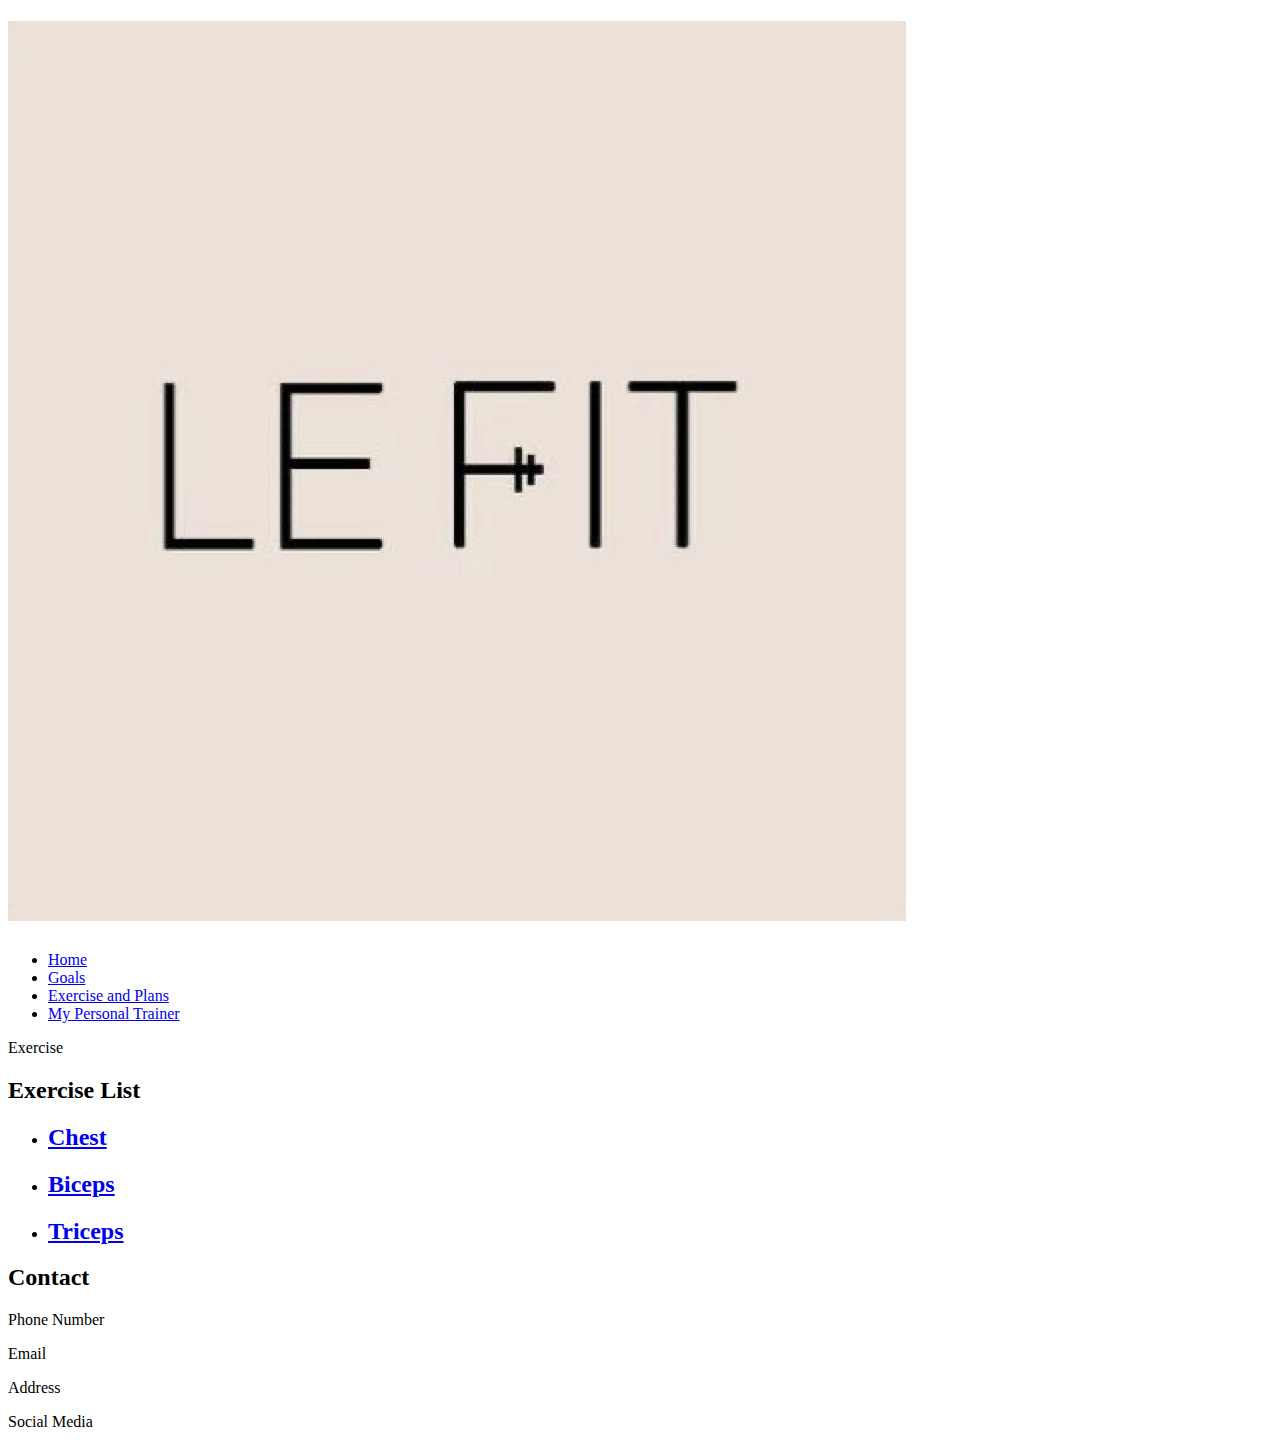
==== pages/exercise-plans.html @ 0b363b51 "Added html-structure" ====
<!DOCTYPE html>
<html lang="en">
  <head>
    <meta charset="UTF-8" />
    <meta name="viewport" content="width=device-width, initial-scale=1.0" />
    <title>Exercise and plans</title>
  </head>
  <body>
    <header>
      <h1>
        <a href="#"><img src="images/logo.jpg" alt="Логотип" /></a>
      </h1>
      <nav>
        <ul>
          <li><a href="#">Home</a></li>
          <li><a href="#">Goals</a></li>
          <li><a href="#">Exercise and Plans</a></li>
          <li><a href="#">My Personal Trainer</a></li>
        </ul>
      </nav>
    </header>

    <main>
      <div>Exercise</div>
      <div>
        <h2>Exercise List</h2>
        <div>
          <ul>
            <li>
              <h2><a href="#">Chest</a></h2>
            </li>
            <li>
              <h2><a href="#">Biceps</a></h2>
            </li>
            <li>
              <h2><a href="#">Triceps</a></h2>
            </li>
          </ul>
        </div>
      </div>
    </main>

    <footer>
      <div>
        <h2>Contact</h2>
        <p>Phone Number</p>
        <p>Email</p>
        <p>Address</p>
        <p>Social Media</p>
      </div>
    </footer>
  </body>
</html>
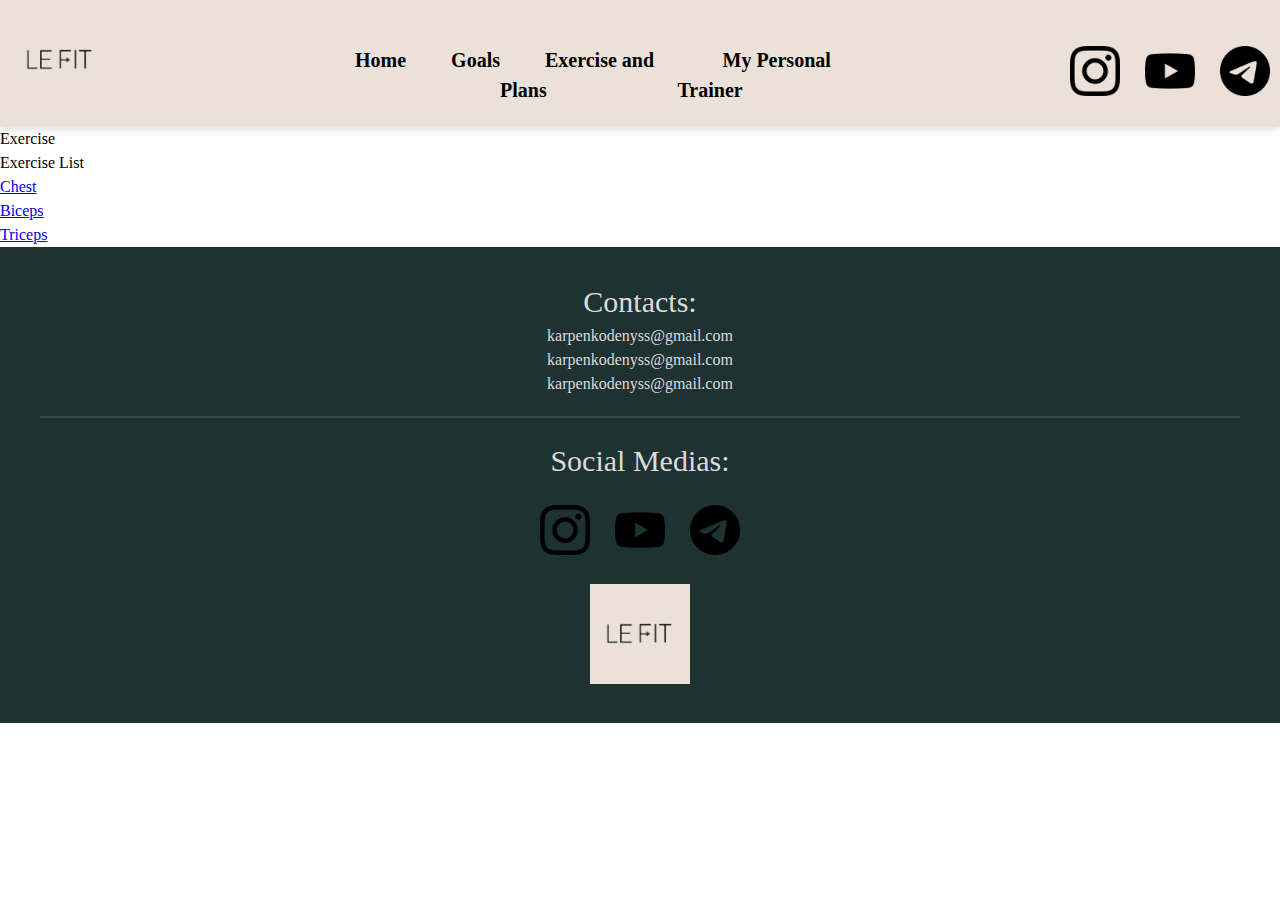
==== commit c4f5b56a: "Added header, footer and goals page styles" ====
--- a/pages/exercise-plans.html
+++ b/pages/exercise-plans.html
@@ -4,20 +4,51 @@
     <meta charset="UTF-8" />
     <meta name="viewport" content="width=device-width, initial-scale=1.0" />
     <title>Exercise and plans</title>
+    <link rel="stylesheet" href="../css/global.css" />
   </head>
   <body>
-    <header>
-      <h1>
-        <a href="#"><img src="images/logo.jpg" alt="Логотип" /></a>
-      </h1>
-      <nav>
-        <ul>
-          <li><a href="#">Home</a></li>
-          <li><a href="#">Goals</a></li>
-          <li><a href="#">Exercise and Plans</a></li>
-          <li><a href="#">My Personal Trainer</a></li>
-        </ul>
-      </nav>
+    <header class="header">
+      <div class="header__container container">
+        <a href="#"><img src="images/logo.jpg" alt="Логотип" class="logo" /></a>
+
+        <div class="menu">
+          <ul class="menu__list">
+            <li><a class="menu__link" href="#">Home</a></li>
+            <li><a class="menu__link" href="#">Goals</a></li>
+            <li><a class="menu__link" href="#">Exercise and Plans</a></li>
+            <li><a class="menu__link" href="#">My Personal Trainer</a></li>
+          </ul>
+        </div>
+
+        <div class="socialsMenu">
+          <ul class="socialsMenu__list">
+            <li>
+              <a href="#"
+                ><img
+                  src="images/instagram.png"
+                  alt="instagram"
+                  class="socialsPhoto"
+              /></a>
+            </li>
+            <li>
+              <a href="#"
+                ><img
+                  src="images/you-tube.png"
+                  alt="you-tube"
+                  class="socialsPhoto"
+              /></a>
+            </li>
+            <li>
+              <a href="#"
+                ><img
+                  src="images/telegram.png"
+                  alt="telegram"
+                  class="socialsPhoto"
+              /></a>
+            </li>
+          </ul>
+        </div>
+      </div>
     </header>
 
     <main>
@@ -40,13 +71,49 @@
       </div>
     </main>
 
-    <footer>
-      <div>
-        <h2>Contact</h2>
-        <p>Phone Number</p>
-        <p>Email</p>
-        <p>Address</p>
-        <p>Social Media</p>
+    <footer class="footer">
+      <div class="footer__container">
+        <div>
+          <h2 class="contact">Contacts:</h2>
+          <ul class="contact__menu">
+            <li>karpenkodenyss@gmail.com</li>
+            <li>karpenkodenyss@gmail.com</li>
+            <li>karpenkodenyss@gmail.com</li>
+          </ul>
+          <div class="line"></div>
+        </div>
+        <div>
+          <p class="socialsMedias">Social Medias:</p>
+          <div>
+            <ul class="socialsMenu__list__footer">
+              <li>
+                <a href="#"
+                  ><img
+                    src="images/instagram.png"
+                    alt="instagram"
+                    class="socialsPhoto"
+                /></a>
+              </li>
+              <li>
+                <a href="#"
+                  ><img
+                    src="images/you-tube.png"
+                    alt="you-tube"
+                    class="socialsPhoto"
+                /></a>
+              </li>
+              <li>
+                <a href="#"
+                  ><img
+                    src="images/telegram.png"
+                    alt="telegram"
+                    class="socialsPhoto"
+                /></a>
+              </li>
+            </ul>
+          </div>
+        </div>
+        <a href="#"><img src="images/logo.jpg" alt="Логотип" class="logo" /></a>
       </div>
     </footer>
   </body>
--- a/css/global.css
+++ b/css/global.css
@@ -0,0 +1,238 @@
+html,
+body,
+div,
+span,
+applet,
+object,
+iframe,
+h1,
+h2,
+h3,
+h4,
+h5,
+h6,
+p,
+blockquote,
+pre,
+a,
+abbr,
+acronym,
+address,
+big,
+cite,
+code,
+del,
+dfn,
+em,
+img,
+ins,
+kbd,
+q,
+s,
+samp,
+small,
+strike,
+strong,
+sub,
+sup,
+tt,
+var,
+b,
+u,
+i,
+center,
+dl,
+dt,
+dd,
+ol,
+ul,
+li,
+fieldset,
+form,
+label,
+legend,
+table,
+caption,
+tbody,
+tfoot,
+thead,
+tr,
+th,
+td,
+article,
+aside,
+canvas,
+details,
+embed,
+figure,
+figcaption,
+footer,
+header,
+hgroup,
+menu,
+nav,
+output,
+ruby,
+section,
+summary,
+time,
+mark,
+audio,
+video {
+  margin: 0;
+  padding: 0;
+  border: 0;
+  font-size: 100%;
+  font: inherit;
+  vertical-align: baseline;
+}
+
+/* HTML5 display-role reset for older browsers */
+article,
+aside,
+details,
+figcaption,
+figure,
+footer,
+header,
+hgroup,
+menu,
+nav,
+section {
+  display: block;
+}
+
+body {
+  line-height: 1.5;
+}
+
+ol,
+ul {
+  list-style: none;
+}
+
+blockquote,
+q {
+  quotes: none;
+}
+
+blockquote:before,
+blockquote:after,
+q:before,
+q:after {
+  content: "";
+  content: none;
+}
+
+table {
+  border-collapse: collapse;
+  border-spacing: 0;
+}
+
+body {
+  font-family: "Montserrat";
+}
+
+.header {
+  background-color: rgba(235, 225, 216, 255);
+  position: sticky;
+  top: 0;
+  left: 0;
+  right: 0;
+  box-shadow: 0 0 10px #0003;
+  z-index: 2;
+}
+
+.header__container {
+  display: flex;
+  align-items: center;
+  justify-content: space-between;
+}
+
+.container {
+  max-width: 1500px;
+  margin: 0 auto;
+  padding: 10px;
+}
+
+.logo {
+  width: 100px;
+  height: 100px;
+}
+
+.menu {
+  font-weight: 600;
+  font-size: 20px;
+  margin-left: 200px;
+}
+
+.menu__list {
+  display: flex;
+  margin-top: 22px;
+  margin-left: 200px;
+  margin-left: 0;
+  list-style-type: none;
+}
+
+.menu__link {
+  text-decoration: none;
+  margin-left: 45px;
+  color: black;
+}
+
+.menu__link:hover {
+  text-decoration: underline;
+}
+
+.socialsPhoto {
+  width: 50px;
+  height: 50px;
+  transition: transform 0.3s ease;
+}
+
+.socialsPhoto:hover {
+  transform: translateY(-5px);
+}
+
+.socialsMenu {
+  margin-left: 200px;
+}
+
+.socialsMenu__list {
+  display: flex;
+  margin-top: 22px;
+  list-style-type: none;
+  gap: 25px;
+}
+
+.footer {
+  background-color: #1e3231;
+  color: #dbdbdb;
+  padding-top: 32px;
+  padding-bottom: 32px;
+}
+
+.footer__container {
+  text-align: center;
+}
+
+.contact,
+.socialsMedias {
+  font-size: 30px;
+}
+
+.line {
+  height: 1.5px;
+  background: rgba(255, 255, 255, 0.1);
+  margin-top: 10px;
+  width: calc(100% - 5em);
+  margin: 20px auto;
+}
+
+.socialsMenu__list__footer {
+  display: flex;
+  justify-content: center;
+  margin: 22px 0;
+  list-style-type: none;
+  gap: 25px;
+}
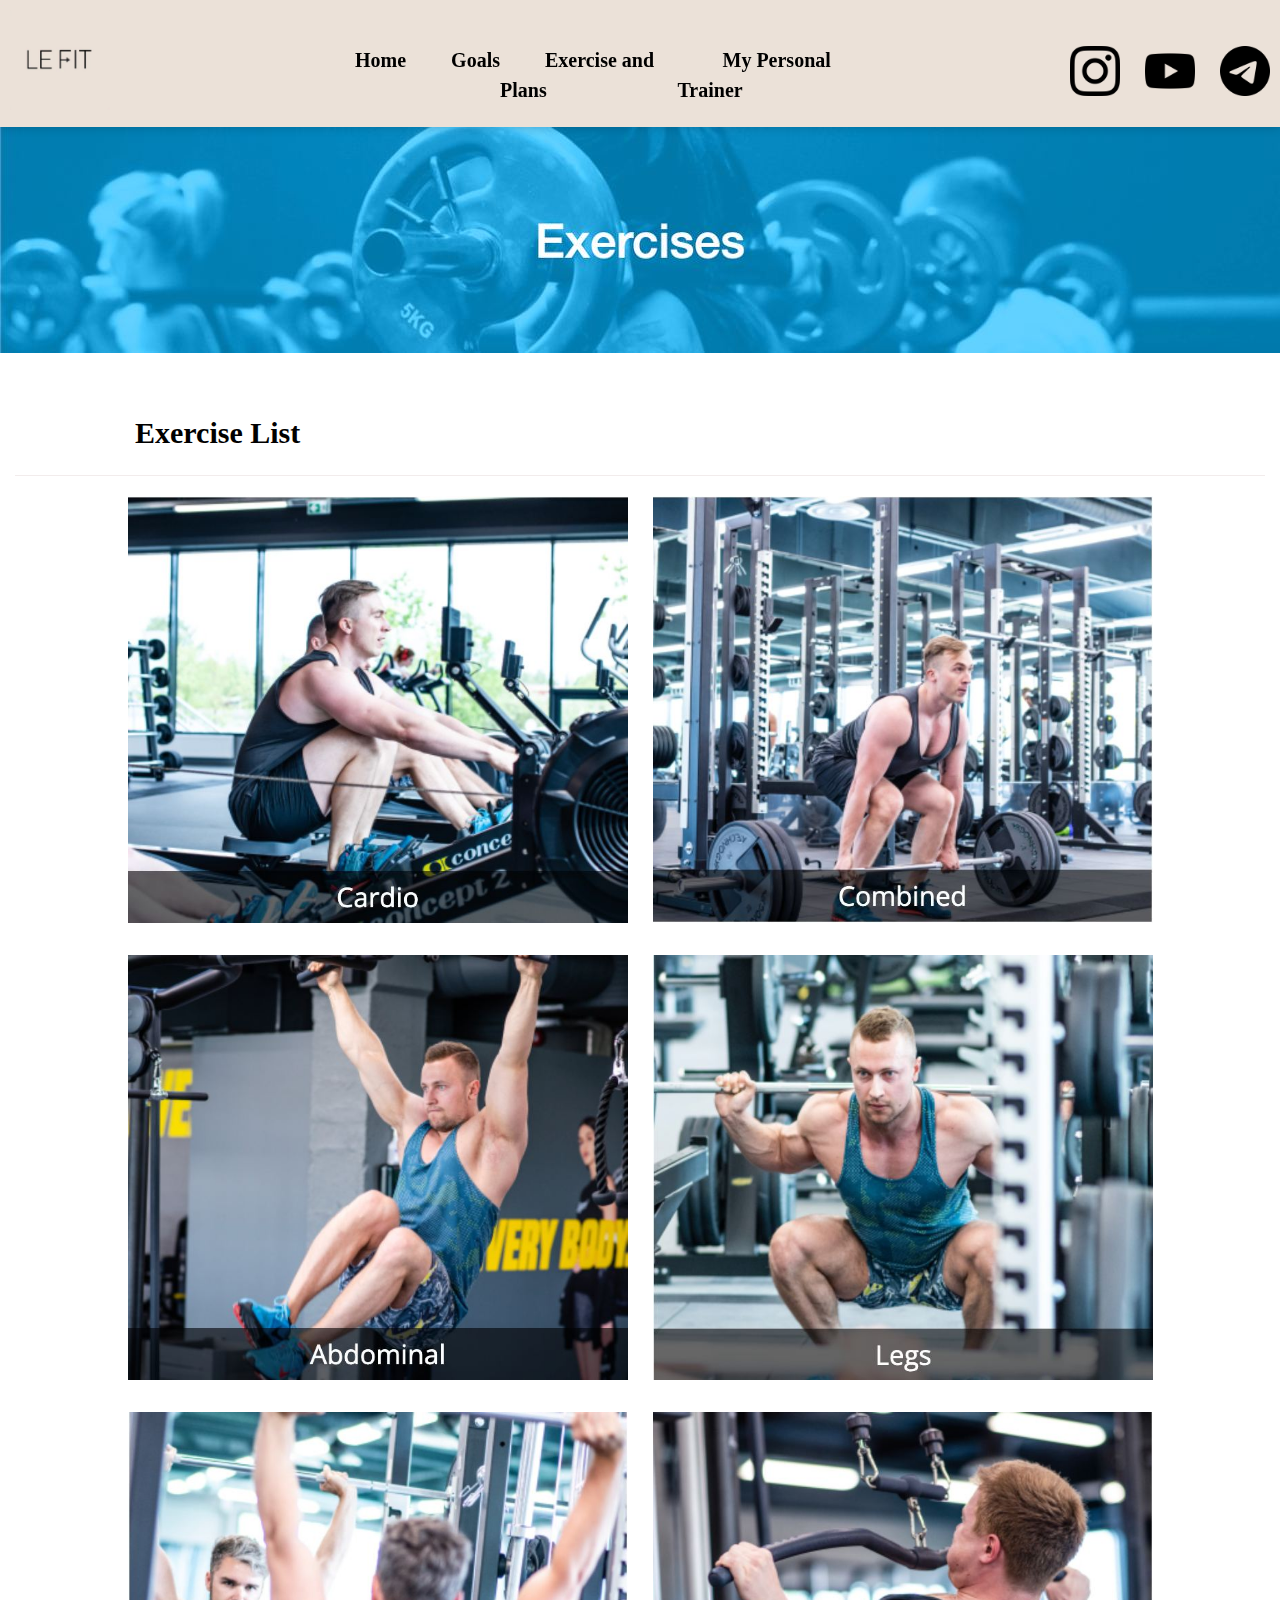
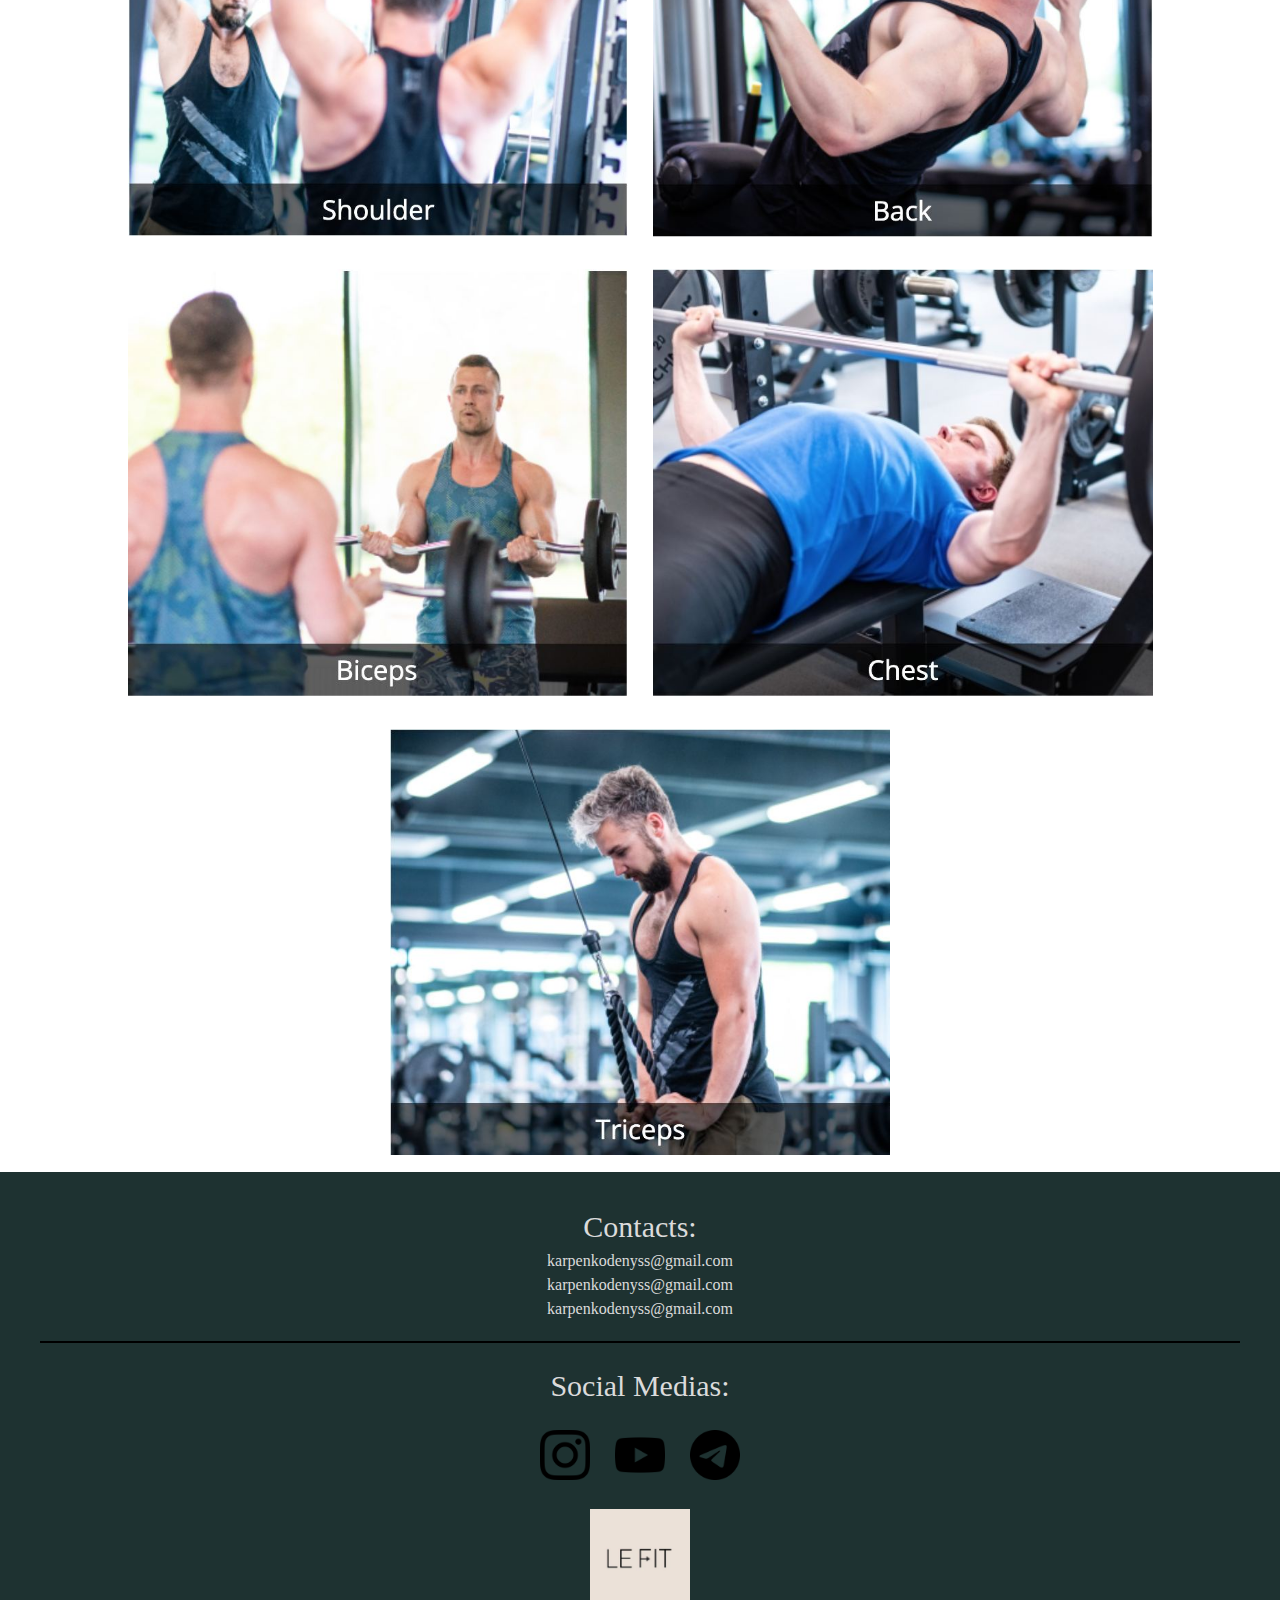
==== commit b5175ed4: "add style to some pages, rework footer" ====
--- a/pages/exercise-plans.html
+++ b/pages/exercise-plans.html
@@ -5,6 +5,7 @@
     <meta name="viewport" content="width=device-width, initial-scale=1.0" />
     <title>Exercise and plans</title>
     <link rel="stylesheet" href="../css/global.css" />
+    <link rel="stylesheet" href="../css/exercise-plans.css" />
   </head>
   <body>
     <header class="header">
@@ -52,21 +53,36 @@
     </header>
 
     <main>
-      <div>Exercise</div>
       <div>
-        <h2>Exercise List</h2>
-        <div>
-          <ul>
-            <li>
-              <h2><a href="#">Chest</a></h2>
-            </li>
-            <li>
-              <h2><a href="#">Biceps</a></h2>
-            </li>
-            <li>
-              <h2><a href="#">Triceps</a></h2>
-            </li>
-          </ul>
+        <div class="main-container">
+          <img
+            class="exercise-image"
+            src="images/exercises.jpg"
+            alt="exercises"
+          />
+        </div>
+        <div class="container">
+          <h2 class="title">Exercise List</h2>
+          <div class="exercise-line"></div>
+          <div class="exercise-container">
+            <a href="#"><img src="images/cardio.jpg" alt="cardio" /></a>
+
+            <a href="#"><img src="images/combined.jpg" alt="combined" /></a>
+
+            <a href="#"><img src="images/abdominal.jpg" alt="abdominal" /></a>
+
+            <a href="#"><img src="images/legs.jpg" alt="legs" /></a>
+
+            <a href="#"><img src="images/shoulder.jpg" alt="shoulder" /></a>
+
+            <a href="#"><img src="images/back.jpg" alt="back" /></a>
+
+            <a href="#"><img src="images/biceps.jpg" alt="biceps" /></a>
+
+            <a href="#"><img src="images/chest.jpg" alt="chest" /></a>
+
+            <a href="#"><img src="images/triceps.jpg" alt="triceps" /></a>
+          </div>
         </div>
       </div>
     </main>
--- a/css/global.css
+++ b/css/global.css
@@ -129,8 +129,13 @@
   border-spacing: 0;
 }
 
+/* global styles */
+
 body {
   font-family: "Montserrat";
+  display: flex;
+  flex-direction: column;
+  min-height: 100vh;
 }
 
 .header {
@@ -206,14 +211,17 @@
 }
 
 .footer {
+  display: flex;
   background-color: #1e3231;
   color: #dbdbdb;
   padding-top: 32px;
   padding-bottom: 32px;
+  margin-top: auto;
 }
 
 .footer__container {
   text-align: center;
+  flex: 1;
 }
 
 .contact,
@@ -223,7 +231,7 @@
 
 .line {
   height: 1.5px;
-  background: rgba(255, 255, 255, 0.1);
+  background: black;
   margin-top: 10px;
   width: calc(100% - 5em);
   margin: 20px auto;
--- a/css/exercise-plans.css
+++ b/css/exercise-plans.css
@@ -0,0 +1,43 @@
+.main-container {
+  width: 100%;
+  height: 100%;
+  display: flex;
+  justify-content: center;
+  align-items: center;
+}
+
+.exercise-image {
+  max-width: 100%;
+  max-height: 100%;
+}
+
+.title {
+  font-size: 30px;
+  font-weight: 600;
+  margin-left: 100px;
+  margin-top: 22px;
+  padding-top: 25px;
+  padding-left: 25px;
+}
+
+.exercise-container {
+  display: flex;
+  flex-wrap: wrap;
+  justify-content: center;
+  align-items: center;
+  row-gap: 25px;
+  column-gap: 25px;
+}
+
+.exercise-container img {
+  width: 500px;
+  height: auto;
+}
+
+.exercise-line {
+  height: 1px;
+  background: rgba(189, 161, 161, 0.2);
+  margin-top: 10px;
+  width: 1250px;
+  margin: 20px auto;
+}
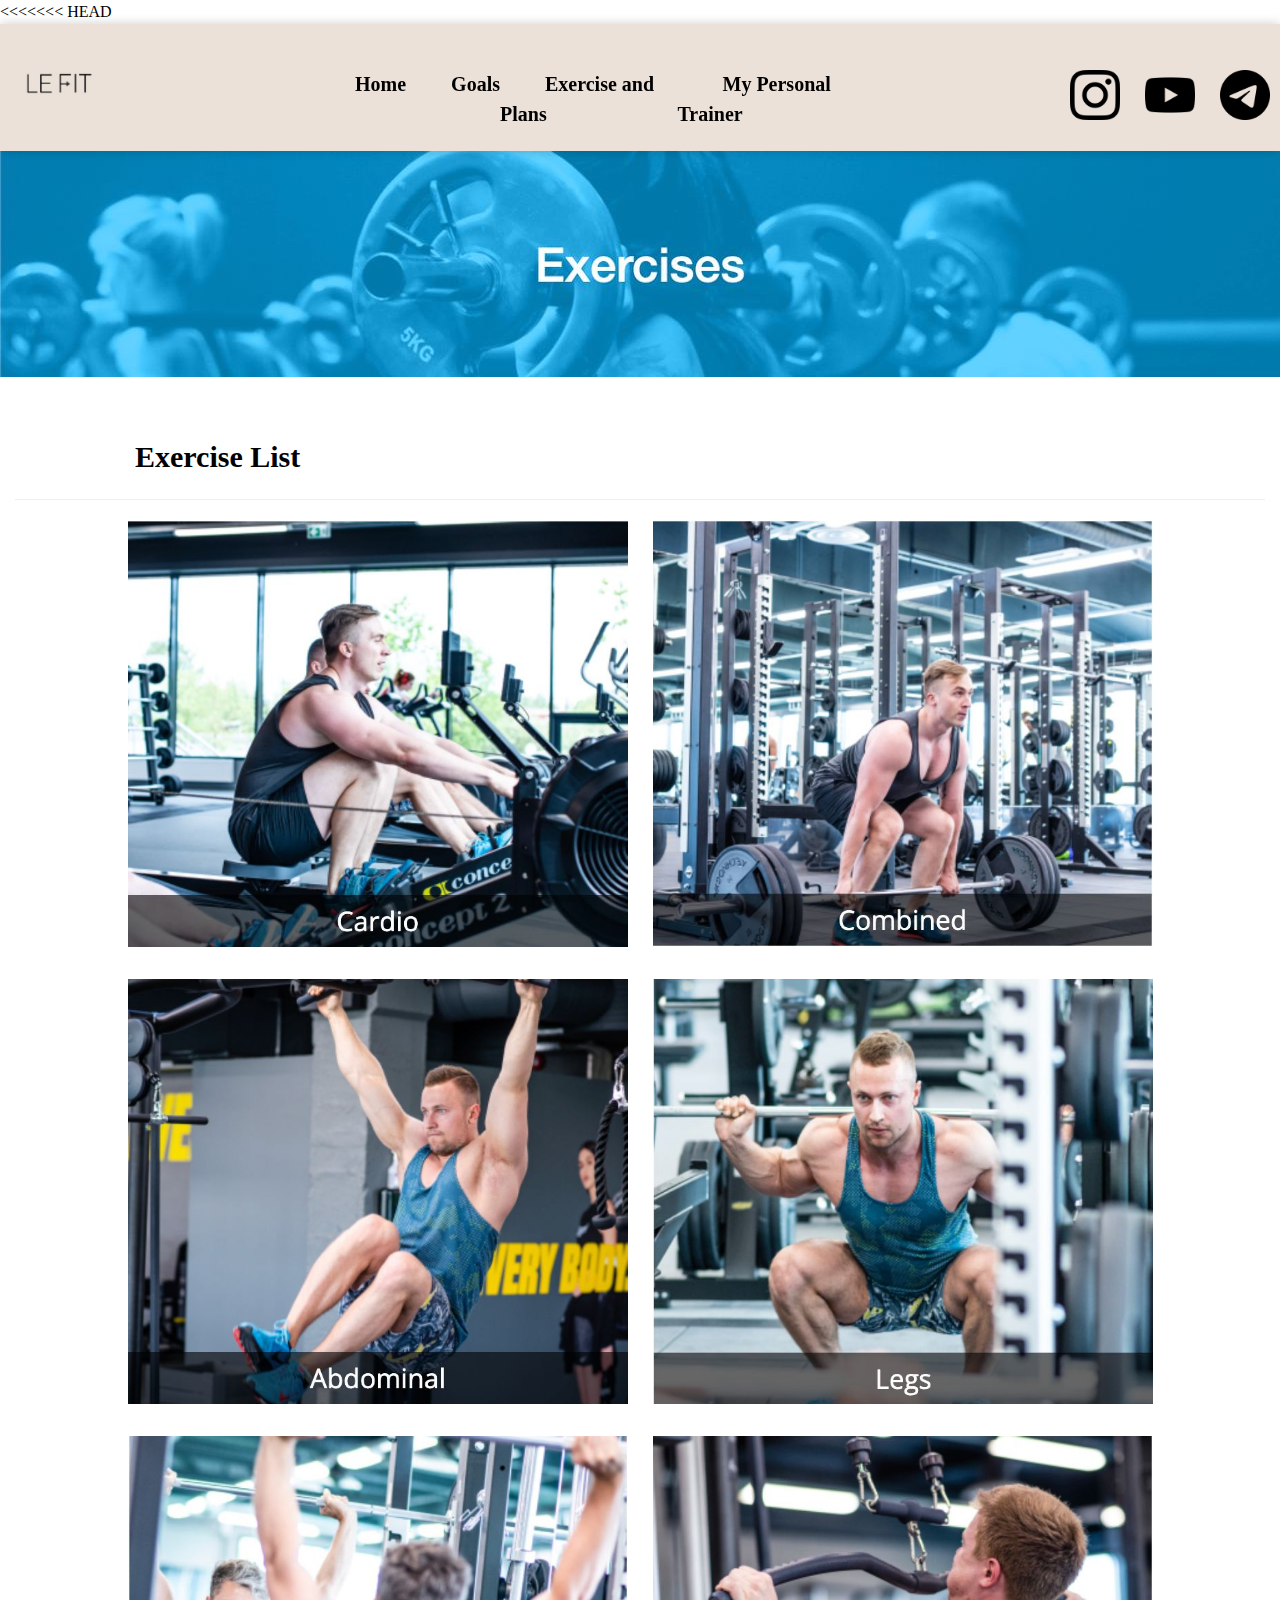
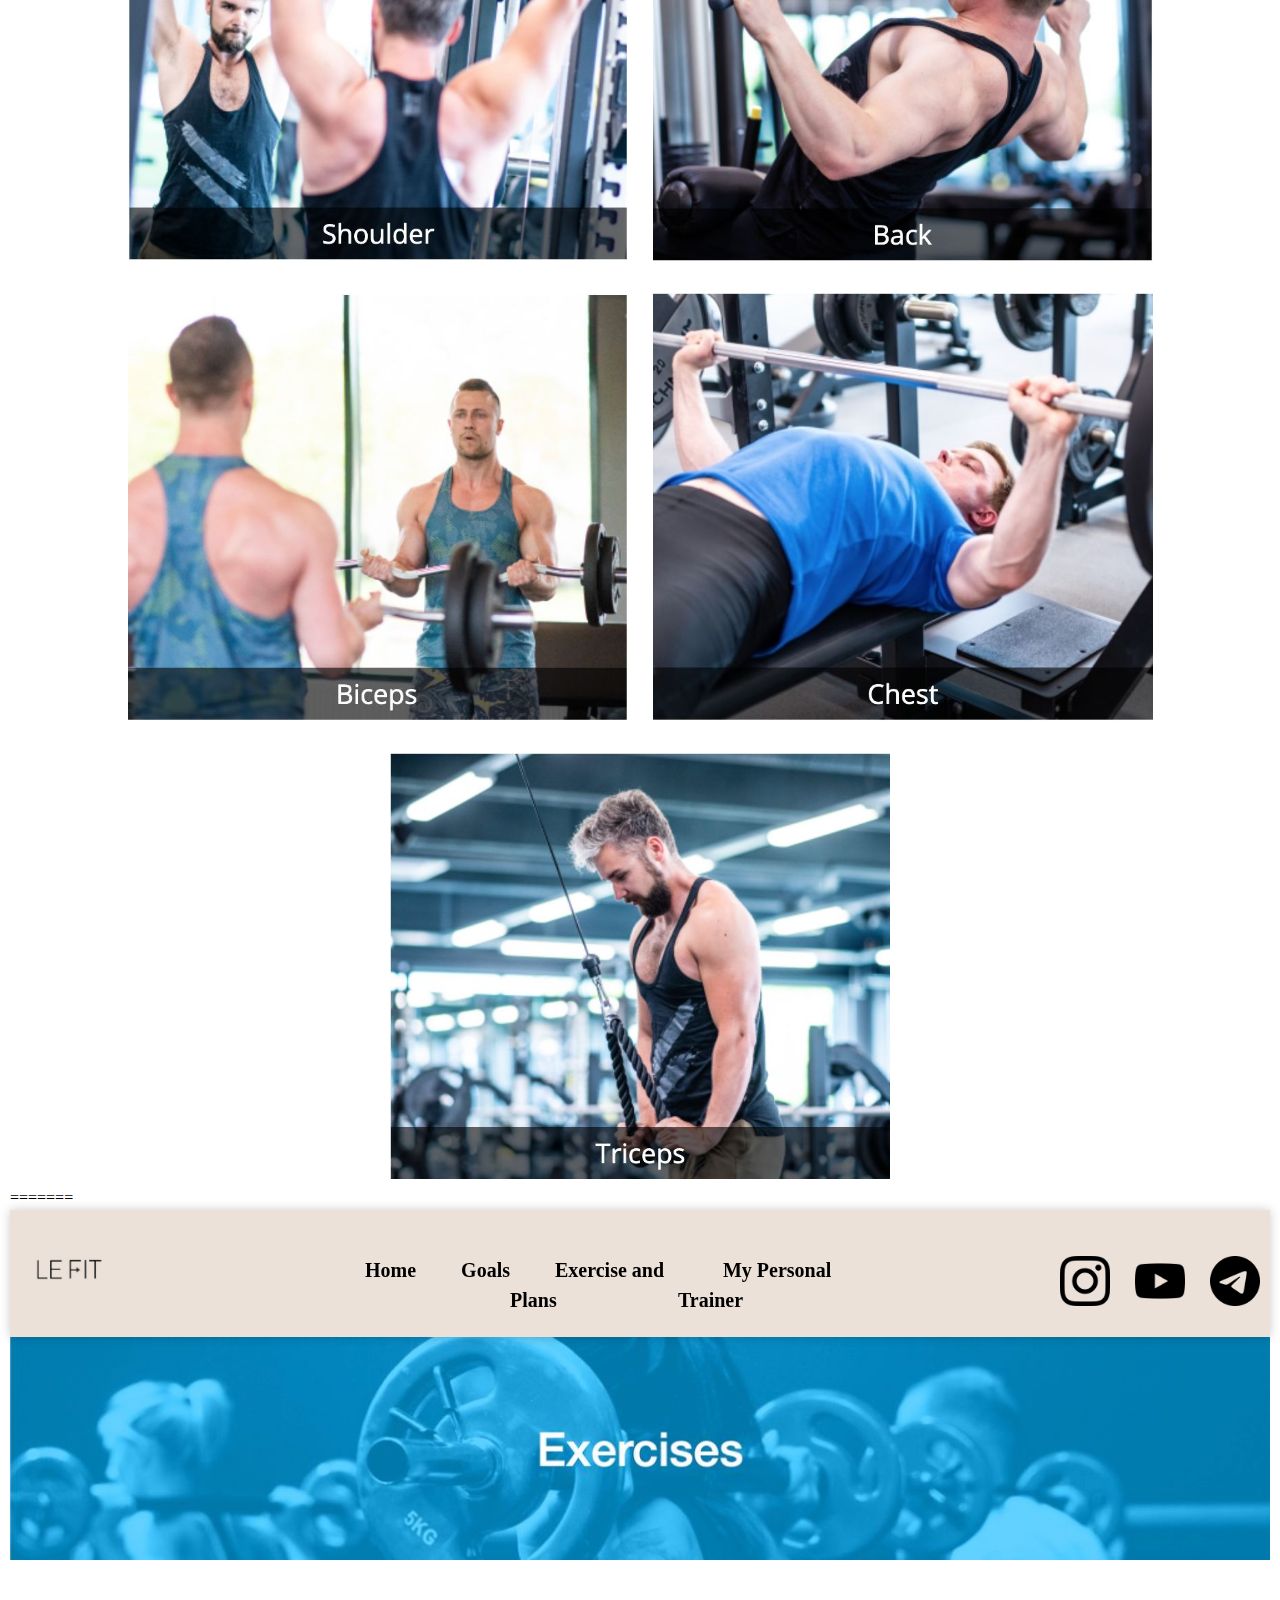
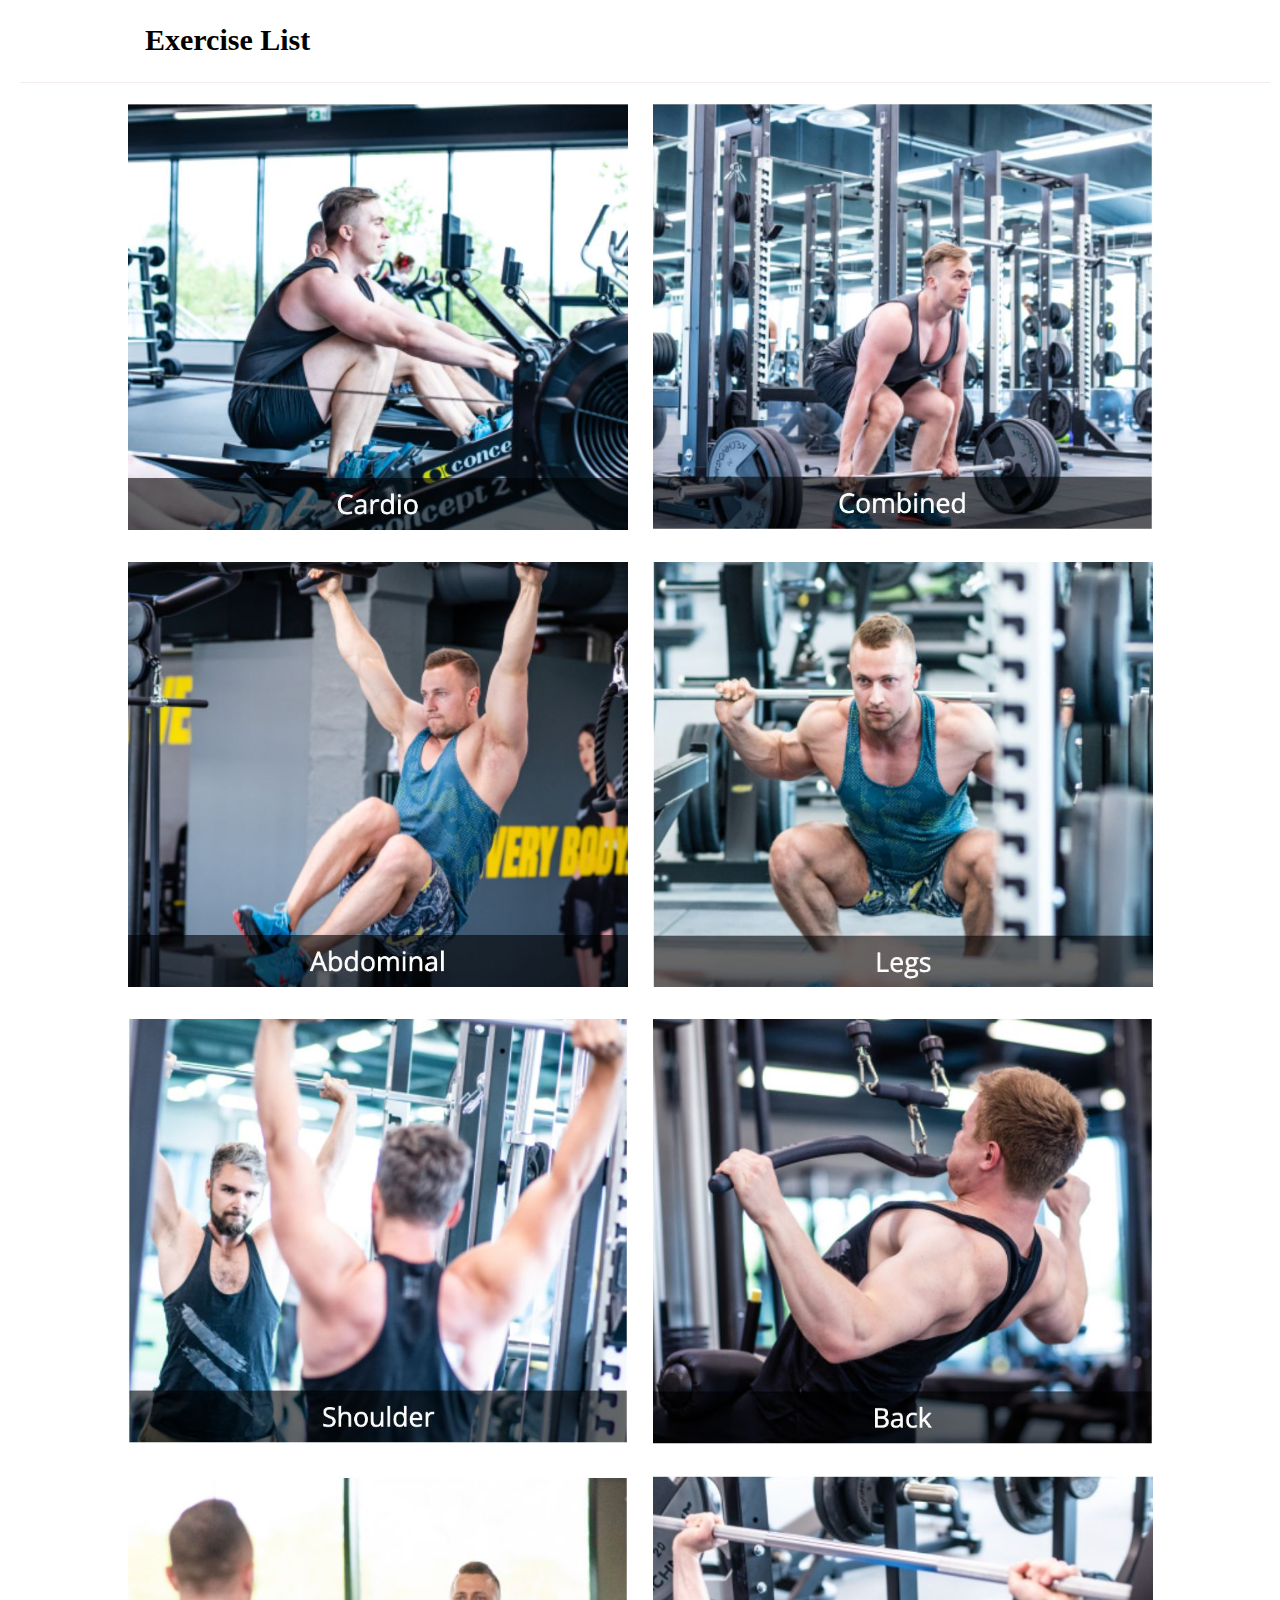
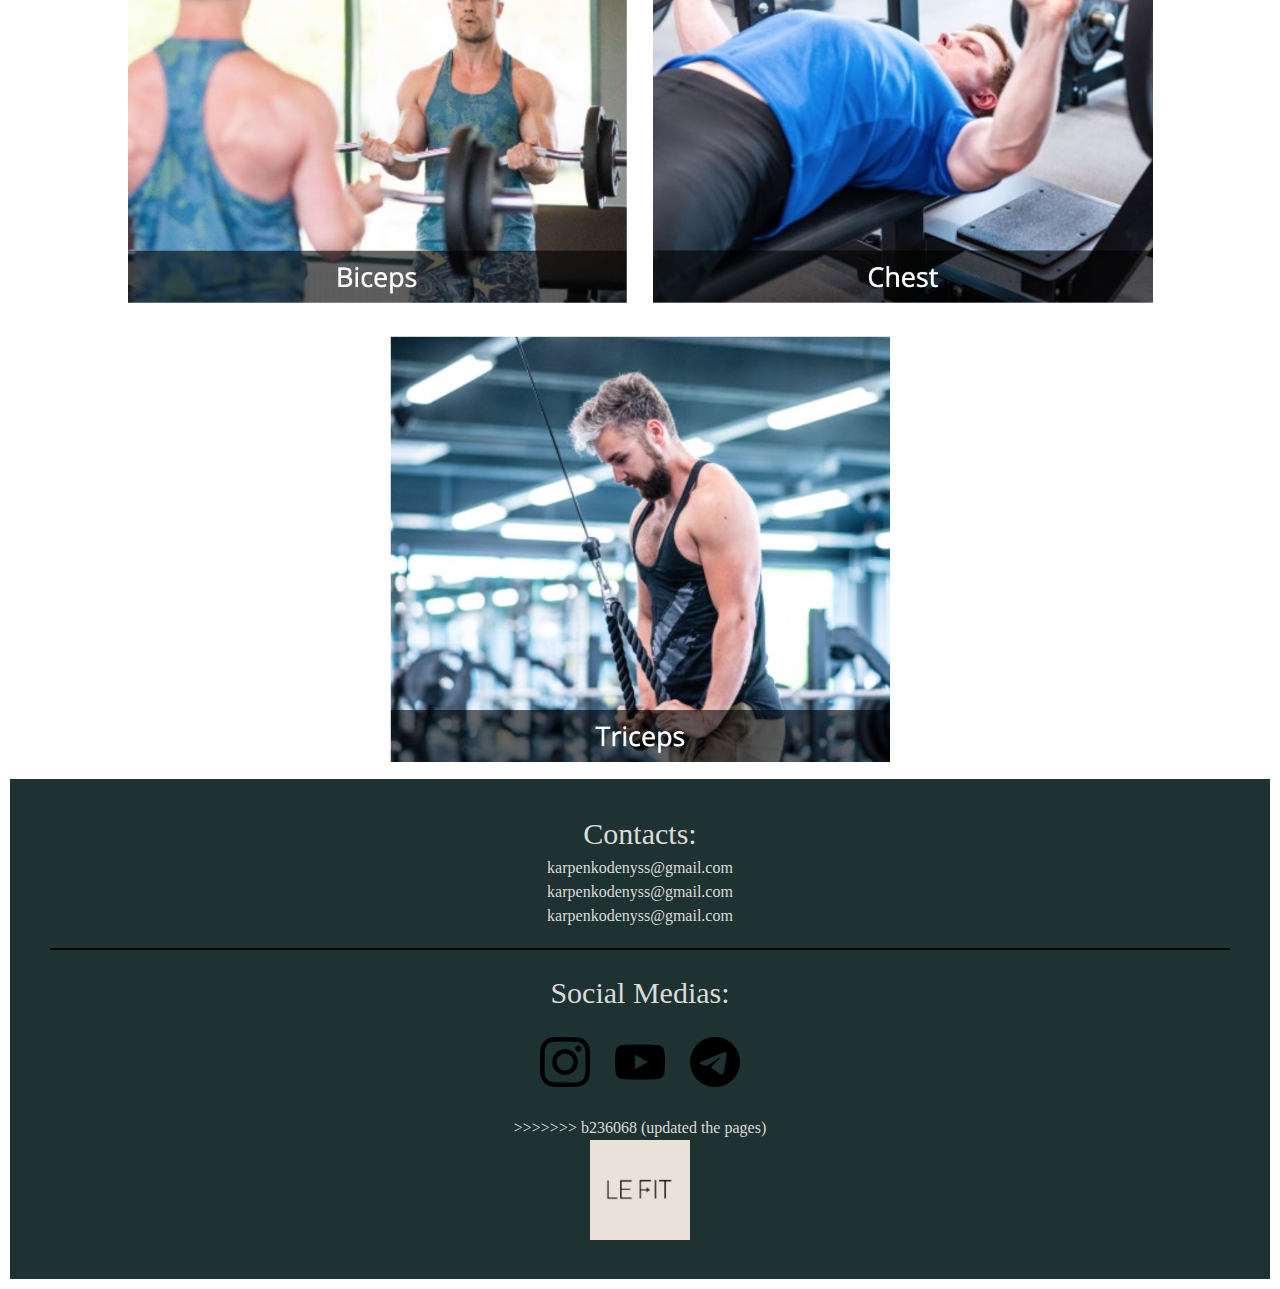
==== commit 022259ba: "update pages" ====
--- a/pages/exercise-plans.html
+++ b/pages/exercise-plans.html
@@ -1,5 +1,6 @@
 <!DOCTYPE html>
 <html lang="en">
+<<<<<<< HEAD
   <head>
     <meta charset="UTF-8" />
     <meta name="viewport" content="width=device-width, initial-scale=1.0" />
@@ -83,54 +84,79 @@
 
             <a href="#"><img src="images/triceps.jpg" alt="triceps" /></a>
           </div>
+=======
+<head>
+  <meta charset="UTF-8">
+  <meta name="viewport" content="width=device-width, initial-scale=1.0">
+  <title>Exercise and plans</title>
+  <link rel="stylesheet" href="../css/global.css">
+  <link rel="stylesheet" href="../css/exercise-plans.css">
+</head>
+<body>
+  <header class="header">
+    <div class="header__container container">
+      <a href="#"><img src="images/logo.jpg" alt="Логотип" class="logo"></a>
+      <div class="menu">
+        <ul class="menu__list">
+          <li><a class="menu__link" href="#">Home</a></li>
+          <li><a class="menu__link" href="#">Goals</a></li>
+          <li><a class="menu__link" href="#">Exercise and Plans</a></li>
+          <li><a class="menu__link" href="#">My Personal Trainer</a></li>
+        </ul>
+      </div>
+      <div class="socialsMenu">
+        <ul class="socialsMenu__list">
+          <li><a href="#"><img src="images/instagram.png" alt="instagram" class="socialsPhoto"></a></li>
+          <li><a href="#"><img src="images/you-tube.png" alt="you-tube" class="socialsPhoto"></a></li>
+          <li><a href="#"><img src="images/telegram.png" alt="telegram" class="socialsPhoto"></a></li>
+        </ul>
+      </div>
+    </div>
+  </header>
+  <main>
+    <div class="main-container">
+      <img class="exercise-image" src="images/exercises.jpg" alt="exercises">
+    </div>
+    <div class="container">
+      <h2 class="title">Exercise List</h2>
+      <div class="exercise-line"></div>
+      <div class="exercise-container">
+        <a href="#"><img src="images/cardio.jpg" alt="cardio"></a>
+        <a href="#"><img src="images/combined.jpg" alt="combined"></a>
+        <a href="#"><img src="images/abdominal.jpg" alt="abdominal"></a>
+        <a href="#"><img src="images/legs.jpg" alt="legs"></a>
+        <a href="#"><img src="images/shoulder.jpg" alt="shoulder"></a>
+        <a href="#"><img src="images/back.jpg" alt="back"></a>
+        <a href="#"><img src="images/biceps.jpg" alt="biceps"></a>
+        <a href="#"><img src="images/chest.jpg" alt="chest"></a>
+        <a href="#"><img src="images/triceps.jpg" alt="triceps"></a>
+      </div>
+    </div>
+  </main>
+  <footer class="footer">
+    <div class="footer__container">
+      <div>
+        <h2 class="contact">Contacts:</h2>
+        <ul class="contact__menu">
+          <li>karpenkodenyss@gmail.com</li>
+          <li>karpenkodenyss@gmail.com</li>
+          <li>karpenkodenyss@gmail.com</li>
+        </ul>
+        <div class="line"></div>
+      </div>
+      <div>
+        <p class="socialsMedias">Social Medias:</p>
+        <div>
+          <ul class="socialsMenu__list__footer">
+            <li><a href="#"><img src="images/instagram.png" alt="instagram" class="socialsPhoto"></a></li>
+            <li><a href="#"><img src="images/you-tube.png" alt="you-tube" class="socialsPhoto"></a></li>
+            <li><a href="#"><img src="images/telegram.png" alt="telegram" class="socialsPhoto"></a></li>
+          </ul>
+>>>>>>> b236068 (updated the pages)
         </div>
       </div>
-    </main>
-
-    <footer class="footer">
-      <div class="footer__container">
-        <div>
-          <h2 class="contact">Contacts:</h2>
-          <ul class="contact__menu">
-            <li>karpenkodenyss@gmail.com</li>
-            <li>karpenkodenyss@gmail.com</li>
-            <li>karpenkodenyss@gmail.com</li>
-          </ul>
-          <div class="line"></div>
-        </div>
-        <div>
-          <p class="socialsMedias">Social Medias:</p>
-          <div>
-            <ul class="socialsMenu__list__footer">
-              <li>
-                <a href="#"
-                  ><img
-                    src="images/instagram.png"
-                    alt="instagram"
-                    class="socialsPhoto"
-                /></a>
-              </li>
-              <li>
-                <a href="#"
-                  ><img
-                    src="images/you-tube.png"
-                    alt="you-tube"
-                    class="socialsPhoto"
-                /></a>
-              </li>
-              <li>
-                <a href="#"
-                  ><img
-                    src="images/telegram.png"
-                    alt="telegram"
-                    class="socialsPhoto"
-                /></a>
-              </li>
-            </ul>
-          </div>
-        </div>
-        <a href="#"><img src="images/logo.jpg" alt="Логотип" class="logo" /></a>
-      </div>
-    </footer>
-  </body>
+      <a href="#"><img src="images/logo.jpg" alt="Логотип" class="logo"></a>
+    </div>
+  </footer>
+</body>
 </html>
--- a/css/global.css
+++ b/css/global.css
@@ -129,6 +129,42 @@
   border-spacing: 0;
 }
 
+.butn {
+  background-color: transparent;
+  background-image: linear-gradient(to bottom, #fff5ee, #f8eedb);
+  border: 0 solid #e5e7eb;
+  border-radius: .5rem;
+  box-sizing: border-box;
+  color: #482307;
+  column-gap: 1rem;
+  cursor: pointer;
+  display: flex;
+  font-family: ui-sans-serif,system-ui,-apple-system,system-ui,"Segoe UI",Roboto,"Helvetica Neue",Arial,"Noto Sans",sans-serif,"Apple Color Emoji","Segoe UI Emoji","Segoe UI Symbol","Noto Color Emoji";
+  font-size: 100%;
+  font-weight: 700;
+  line-height: 24px;
+  margin: 0;
+  outline: 2px solid transparent;
+  padding: 1rem 1.5rem;
+  text-align: center;
+  text-transform: none;
+  transition: all .1s cubic-bezier(.4, 0, .2, 1);
+  user-select: none;
+  -webkit-user-select: none;
+  touch-action: manipulation;
+  box-shadow: -6px 8px 10px rgba(81,41,10,0.1),0px 2px 2px rgba(81,41,10,0.2);
+}
+
+.butn:active {
+  background-color: #f3f4f6;
+  box-shadow: -1px 2px 5px rgba(81,41,10,0.15),0px 1px 1px rgba(81,41,10,0.15);
+  transform: translateY(0.125rem);
+}
+
+.butn:focus {
+  box-shadow: rgba(72, 35, 7, .46) 0 0 0 4px, -6px 8px 10px rgba(81,41,10,0.1), 0px 2px 2px rgba(81,41,10,0.2);
+}
+
 /* global styles */
 
 body {
--- a/css/global.css
+++ b/css/global.css
@@ -129,6 +129,42 @@
   border-spacing: 0;
 }
 
+.butn {
+  background-color: transparent;
+  background-image: linear-gradient(to bottom, #fff5ee, #f8eedb);
+  border: 0 solid #e5e7eb;
+  border-radius: .5rem;
+  box-sizing: border-box;
+  color: #482307;
+  column-gap: 1rem;
+  cursor: pointer;
+  display: flex;
+  font-family: ui-sans-serif,system-ui,-apple-system,system-ui,"Segoe UI",Roboto,"Helvetica Neue",Arial,"Noto Sans",sans-serif,"Apple Color Emoji","Segoe UI Emoji","Segoe UI Symbol","Noto Color Emoji";
+  font-size: 100%;
+  font-weight: 700;
+  line-height: 24px;
+  margin: 0;
+  outline: 2px solid transparent;
+  padding: 1rem 1.5rem;
+  text-align: center;
+  text-transform: none;
+  transition: all .1s cubic-bezier(.4, 0, .2, 1);
+  user-select: none;
+  -webkit-user-select: none;
+  touch-action: manipulation;
+  box-shadow: -6px 8px 10px rgba(81,41,10,0.1),0px 2px 2px rgba(81,41,10,0.2);
+}
+
+.butn:active {
+  background-color: #f3f4f6;
+  box-shadow: -1px 2px 5px rgba(81,41,10,0.15),0px 1px 1px rgba(81,41,10,0.15);
+  transform: translateY(0.125rem);
+}
+
+.butn:focus {
+  box-shadow: rgba(72, 35, 7, .46) 0 0 0 4px, -6px 8px 10px rgba(81,41,10,0.1), 0px 2px 2px rgba(81,41,10,0.2);
+}
+
 /* global styles */
 
 body {
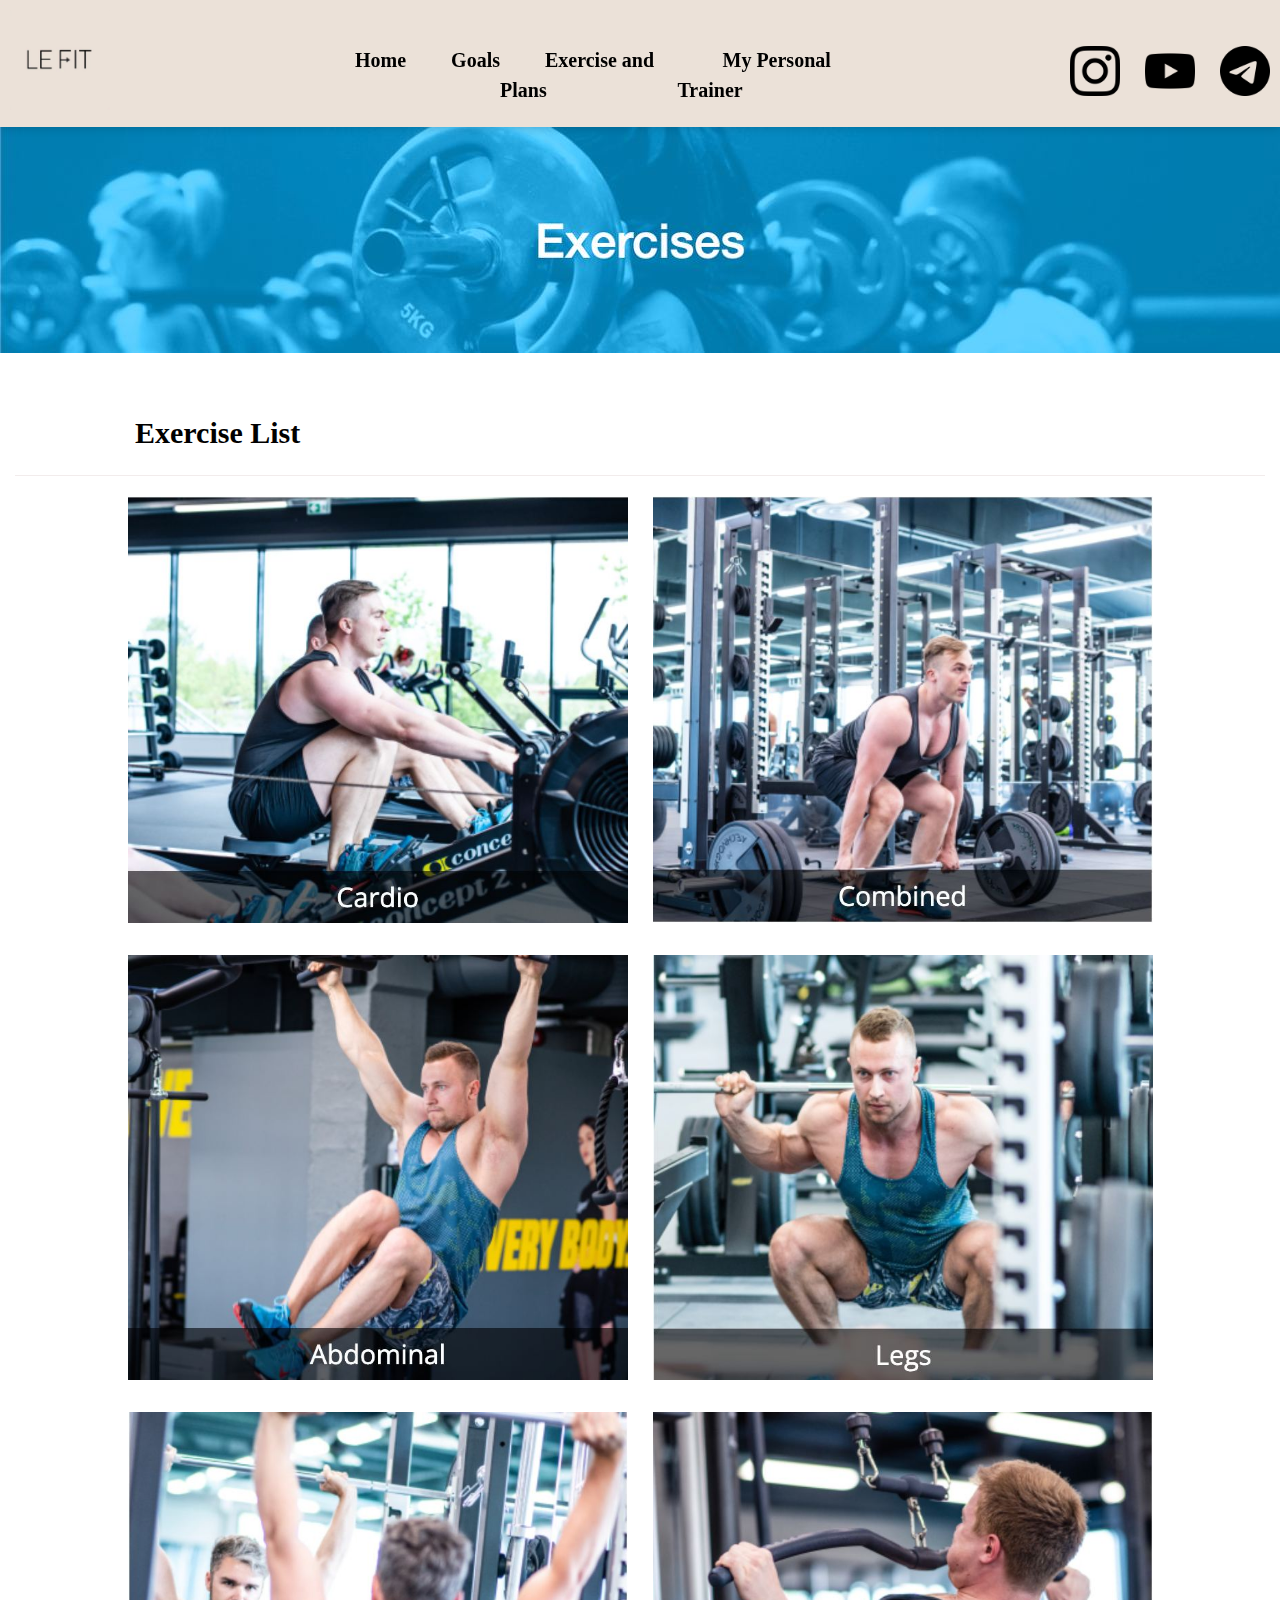
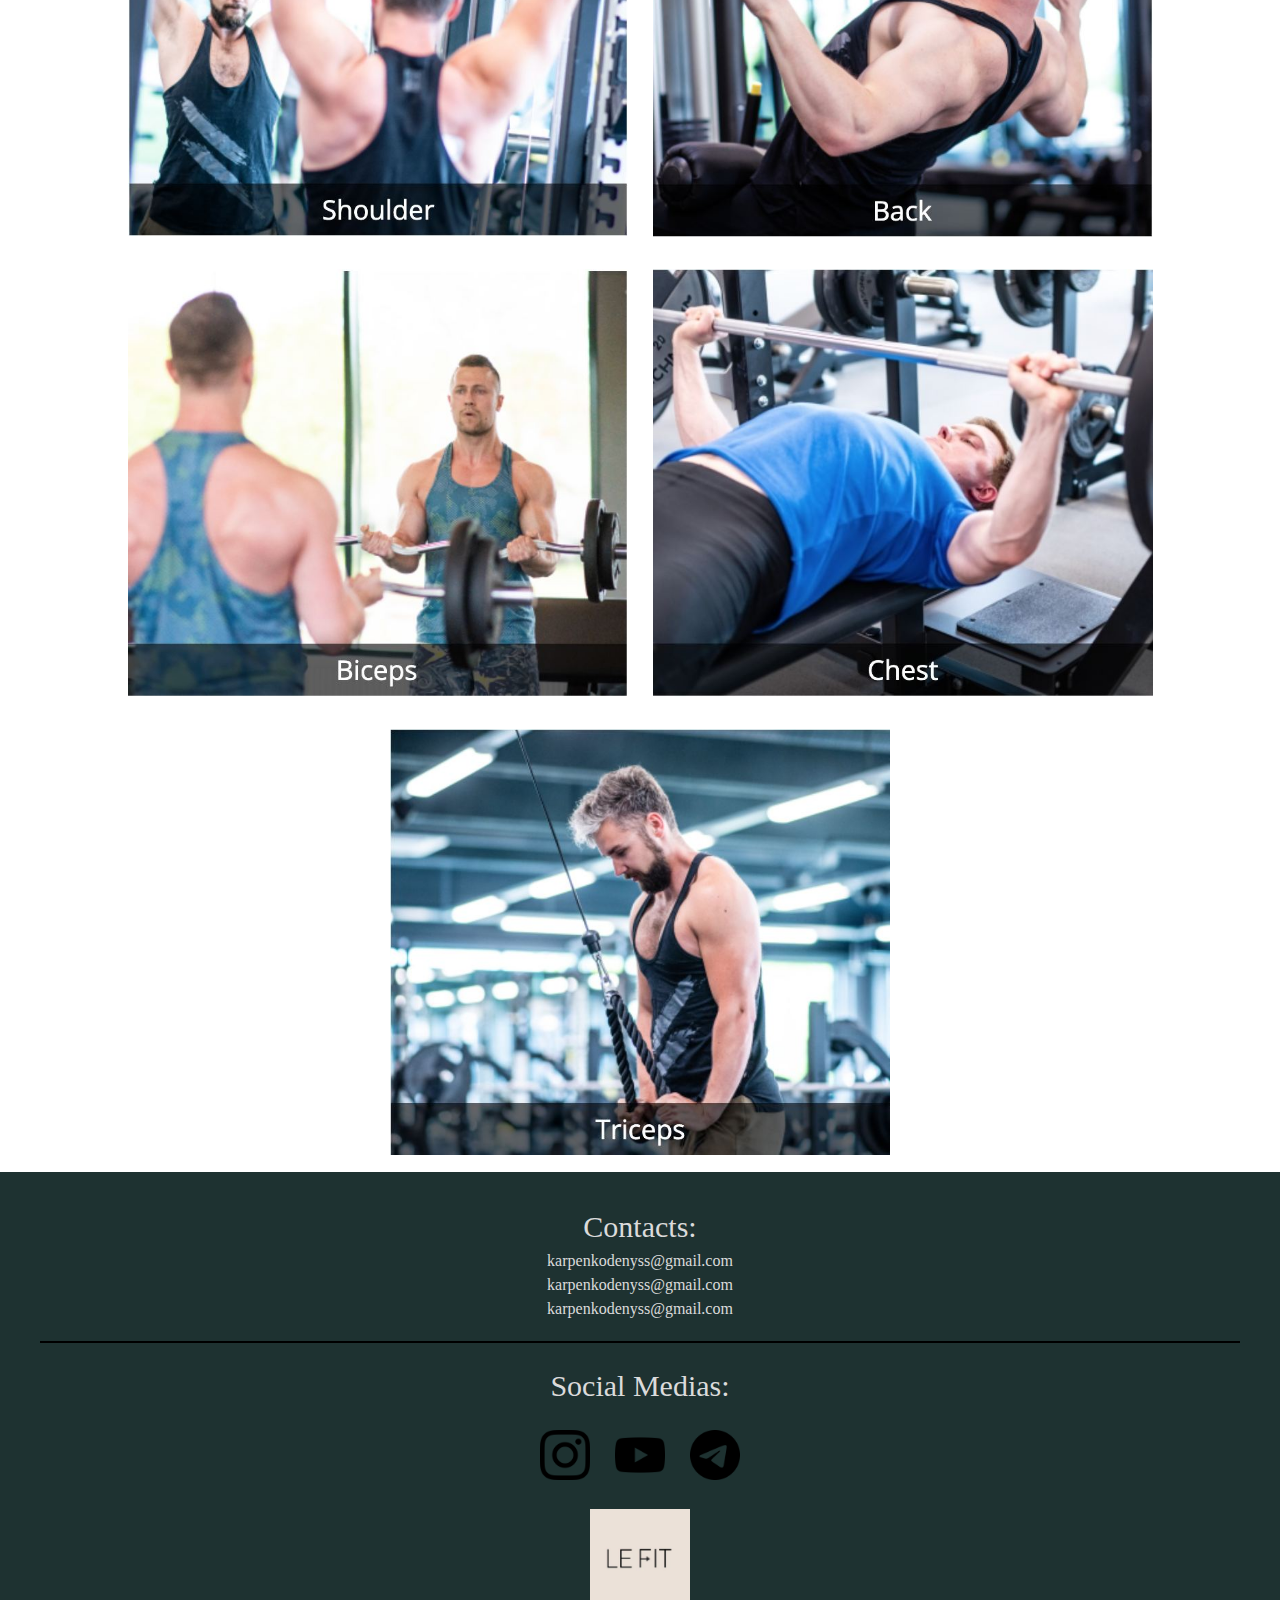
==== commit c2c30052: "update pages v.2" ====
--- a/pages/exercise-plans.html
+++ b/pages/exercise-plans.html
@@ -1,90 +1,5 @@
 <!DOCTYPE html>
 <html lang="en">
-<<<<<<< HEAD
-  <head>
-    <meta charset="UTF-8" />
-    <meta name="viewport" content="width=device-width, initial-scale=1.0" />
-    <title>Exercise and plans</title>
-    <link rel="stylesheet" href="../css/global.css" />
-    <link rel="stylesheet" href="../css/exercise-plans.css" />
-  </head>
-  <body>
-    <header class="header">
-      <div class="header__container container">
-        <a href="#"><img src="images/logo.jpg" alt="Логотип" class="logo" /></a>
-
-        <div class="menu">
-          <ul class="menu__list">
-            <li><a class="menu__link" href="#">Home</a></li>
-            <li><a class="menu__link" href="#">Goals</a></li>
-            <li><a class="menu__link" href="#">Exercise and Plans</a></li>
-            <li><a class="menu__link" href="#">My Personal Trainer</a></li>
-          </ul>
-        </div>
-
-        <div class="socialsMenu">
-          <ul class="socialsMenu__list">
-            <li>
-              <a href="#"
-                ><img
-                  src="images/instagram.png"
-                  alt="instagram"
-                  class="socialsPhoto"
-              /></a>
-            </li>
-            <li>
-              <a href="#"
-                ><img
-                  src="images/you-tube.png"
-                  alt="you-tube"
-                  class="socialsPhoto"
-              /></a>
-            </li>
-            <li>
-              <a href="#"
-                ><img
-                  src="images/telegram.png"
-                  alt="telegram"
-                  class="socialsPhoto"
-              /></a>
-            </li>
-          </ul>
-        </div>
-      </div>
-    </header>
-
-    <main>
-      <div>
-        <div class="main-container">
-          <img
-            class="exercise-image"
-            src="images/exercises.jpg"
-            alt="exercises"
-          />
-        </div>
-        <div class="container">
-          <h2 class="title">Exercise List</h2>
-          <div class="exercise-line"></div>
-          <div class="exercise-container">
-            <a href="#"><img src="images/cardio.jpg" alt="cardio" /></a>
-
-            <a href="#"><img src="images/combined.jpg" alt="combined" /></a>
-
-            <a href="#"><img src="images/abdominal.jpg" alt="abdominal" /></a>
-
-            <a href="#"><img src="images/legs.jpg" alt="legs" /></a>
-
-            <a href="#"><img src="images/shoulder.jpg" alt="shoulder" /></a>
-
-            <a href="#"><img src="images/back.jpg" alt="back" /></a>
-
-            <a href="#"><img src="images/biceps.jpg" alt="biceps" /></a>
-
-            <a href="#"><img src="images/chest.jpg" alt="chest" /></a>
-
-            <a href="#"><img src="images/triceps.jpg" alt="triceps" /></a>
-          </div>
-=======
 <head>
   <meta charset="UTF-8">
   <meta name="viewport" content="width=device-width, initial-scale=1.0">
@@ -152,7 +67,6 @@
             <li><a href="#"><img src="images/you-tube.png" alt="you-tube" class="socialsPhoto"></a></li>
             <li><a href="#"><img src="images/telegram.png" alt="telegram" class="socialsPhoto"></a></li>
           </ul>
->>>>>>> b236068 (updated the pages)
         </div>
       </div>
       <a href="#"><img src="images/logo.jpg" alt="Логотип" class="logo"></a>
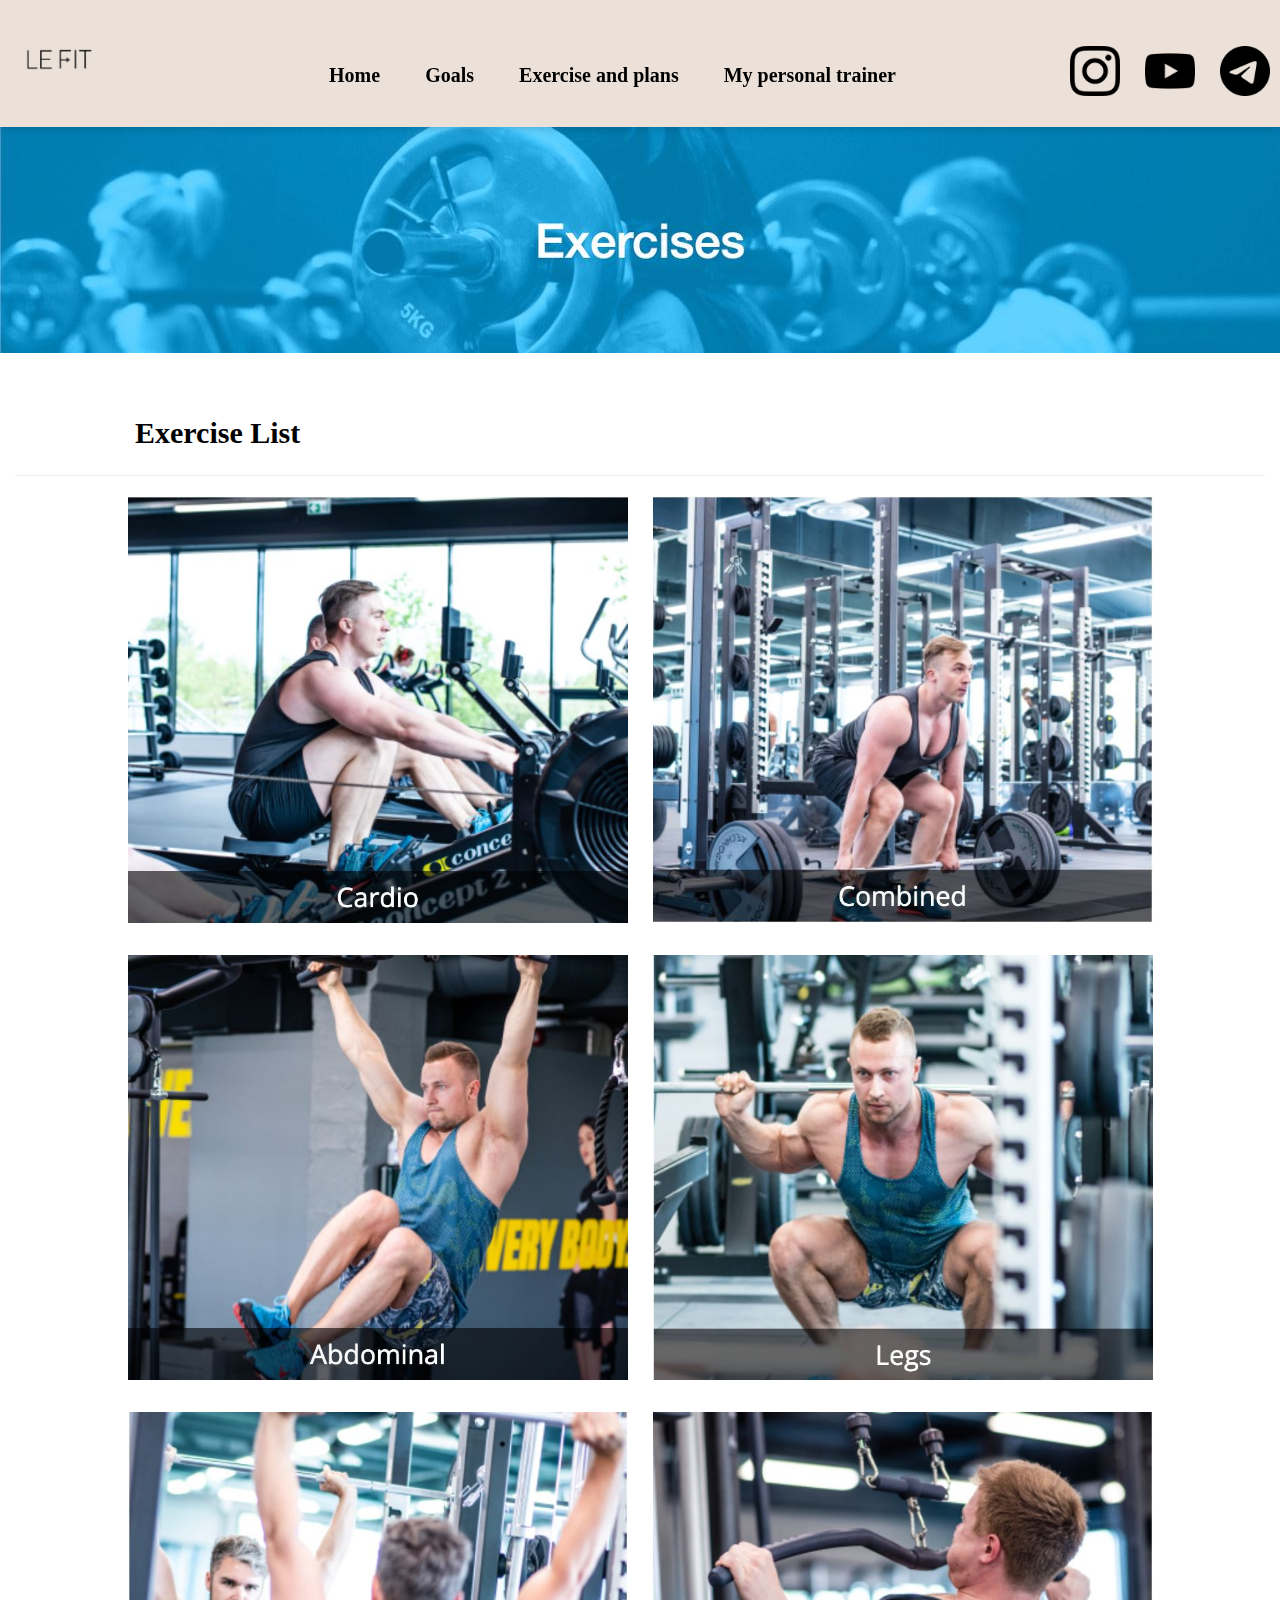
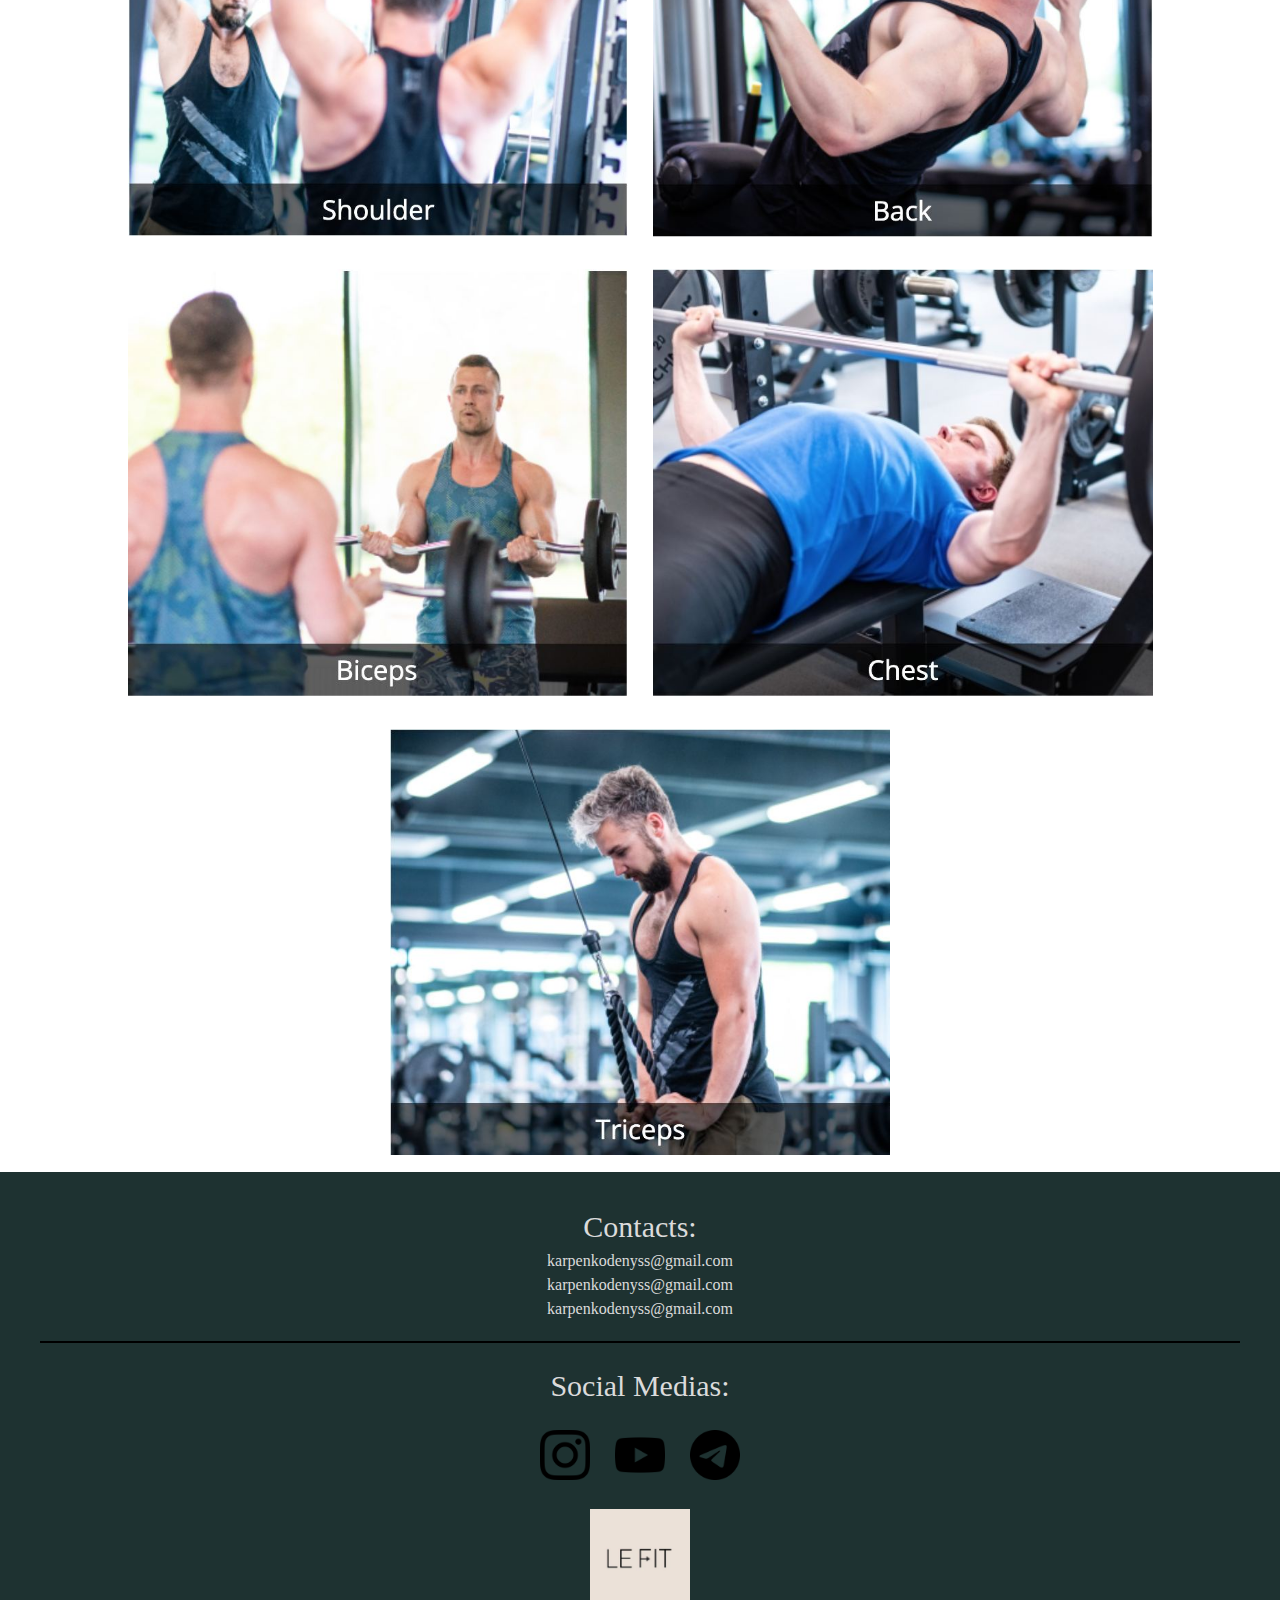
==== commit eabea01d: "made media requests, finished styling the pages" ====
--- a/pages/exercise-plans.html
+++ b/pages/exercise-plans.html
@@ -1,76 +1,148 @@
 <!DOCTYPE html>
 <html lang="en">
-<head>
-  <meta charset="UTF-8">
-  <meta name="viewport" content="width=device-width, initial-scale=1.0">
-  <title>Exercise and plans</title>
-  <link rel="stylesheet" href="../css/global.css">
-  <link rel="stylesheet" href="../css/exercise-plans.css">
-</head>
-<body>
-  <header class="header">
-    <div class="header__container container">
-      <a href="#"><img src="images/logo.jpg" alt="Логотип" class="logo"></a>
-      <div class="menu">
-        <ul class="menu__list">
-          <li><a class="menu__link" href="#">Home</a></li>
-          <li><a class="menu__link" href="#">Goals</a></li>
-          <li><a class="menu__link" href="#">Exercise and Plans</a></li>
-          <li><a class="menu__link" href="#">My Personal Trainer</a></li>
-        </ul>
-      </div>
-      <div class="socialsMenu">
-        <ul class="socialsMenu__list">
-          <li><a href="#"><img src="images/instagram.png" alt="instagram" class="socialsPhoto"></a></li>
-          <li><a href="#"><img src="images/you-tube.png" alt="you-tube" class="socialsPhoto"></a></li>
-          <li><a href="#"><img src="images/telegram.png" alt="telegram" class="socialsPhoto"></a></li>
-        </ul>
-      </div>
-    </div>
-  </header>
-  <main>
-    <div class="main-container">
-      <img class="exercise-image" src="images/exercises.jpg" alt="exercises">
-    </div>
-    <div class="container">
-      <h2 class="title">Exercise List</h2>
-      <div class="exercise-line"></div>
-      <div class="exercise-container">
-        <a href="#"><img src="images/cardio.jpg" alt="cardio"></a>
-        <a href="#"><img src="images/combined.jpg" alt="combined"></a>
-        <a href="#"><img src="images/abdominal.jpg" alt="abdominal"></a>
-        <a href="#"><img src="images/legs.jpg" alt="legs"></a>
-        <a href="#"><img src="images/shoulder.jpg" alt="shoulder"></a>
-        <a href="#"><img src="images/back.jpg" alt="back"></a>
-        <a href="#"><img src="images/biceps.jpg" alt="biceps"></a>
-        <a href="#"><img src="images/chest.jpg" alt="chest"></a>
-        <a href="#"><img src="images/triceps.jpg" alt="triceps"></a>
-      </div>
-    </div>
-  </main>
-  <footer class="footer">
-    <div class="footer__container">
-      <div>
-        <h2 class="contact">Contacts:</h2>
-        <ul class="contact__menu">
-          <li>karpenkodenyss@gmail.com</li>
-          <li>karpenkodenyss@gmail.com</li>
-          <li>karpenkodenyss@gmail.com</li>
-        </ul>
-        <div class="line"></div>
-      </div>
-      <div>
-        <p class="socialsMedias">Social Medias:</p>
-        <div>
-          <ul class="socialsMenu__list__footer">
-            <li><a href="#"><img src="images/instagram.png" alt="instagram" class="socialsPhoto"></a></li>
-            <li><a href="#"><img src="images/you-tube.png" alt="you-tube" class="socialsPhoto"></a></li>
-            <li><a href="#"><img src="images/telegram.png" alt="telegram" class="socialsPhoto"></a></li>
+  <head>
+    <meta charset="UTF-8" />
+    <meta name="viewport" content="width=device-width, initial-scale=1.0" />
+    <title>Exercise and plans</title>
+    <link rel="stylesheet" href="../css/global.css" />
+    <link rel="stylesheet" href="../css/exercise-plans.css" />
+  </head>
+  <body>
+    <header class="header">
+      <div class="header__container container">
+        <a href="index.html"
+          ><img src="images/logo.jpg" alt="Логотип" class="logo"
+        /></a>
+
+        <div class="menu">
+          <ul class="menu__list">
+            <li><a class="menu__link" href="index.html">Home</a></li>
+            <li><a class="menu__link" href="goals.html">Goals</a></li>
+            <li>
+              <a class="menu__link" href="exercise-plans.html"
+                >Exercise and plans</a
+              >
+            </li>
+            <li>
+              <a class="menu__link" href="my-personal-trainer.html"
+                >My personal trainer</a
+              >
+            </li>
+          </ul>
+        </div>
+
+        <div class="socialsMenu">
+          <ul class="socialsMenu__list">
+            <li>
+              <a href="#"
+                ><img
+                  src="images/instagram.png"
+                  alt="instagram"
+                  class="socialsPhoto"
+              /></a>
+            </li>
+            <li>
+              <a href="#"
+                ><img
+                  src="images/you-tube.png"
+                  alt="you-tube"
+                  class="socialsPhoto"
+              /></a>
+            </li>
+            <li>
+              <a href="#"
+                ><img
+                  src="images/telegram.png"
+                  alt="telegram"
+                  class="socialsPhoto"
+              /></a>
+            </li>
           </ul>
         </div>
       </div>
-      <a href="#"><img src="images/logo.jpg" alt="Логотип" class="logo"></a>
-    </div>
-  </footer>
-</body>
+    </header>
+
+    <main>
+      <div>
+        <div class="main-container">
+          <img
+            class="exercise-image"
+            src="images/exercises.jpg"
+            alt="exercises"
+          />
+        </div>
+        <div class="container">
+          <h2 class="title-exercise">Exercise List</h2>
+          <div class="exercise-line"></div>
+          <div class="exercise-container">
+            <a href="#"><img src="images/cardio.jpg" alt="cardio" /></a>
+
+            <a href="#"><img src="images/combined.jpg" alt="combined" /></a>
+
+            <a href="#"><img src="images/abdominal.jpg" alt="abdominal" /></a>
+
+            <a href="#"><img src="images/legs.jpg" alt="legs" /></a>
+
+            <a href="#"><img src="images/shoulder.jpg" alt="shoulder" /></a>
+
+            <a href="#"><img src="images/back.jpg" alt="back" /></a>
+
+            <a href="#"><img src="images/biceps.jpg" alt="biceps" /></a>
+
+            <a href="#"><img src="images/chest.jpg" alt="chest" /></a>
+
+            <a href="#"><img src="images/triceps.jpg" alt="triceps" /></a>
+          </div>
+        </div>
+      </div>
+    </main>
+
+    <footer class="footer">
+      <div class="footer__container">
+        <div>
+          <h2 class="contact">Contacts:</h2>
+          <ul class="contact__menu">
+            <li>karpenkodenyss@gmail.com</li>
+            <li>karpenkodenyss@gmail.com</li>
+            <li>karpenkodenyss@gmail.com</li>
+          </ul>
+          <div class="line"></div>
+        </div>
+        <div>
+          <p class="socialsMedias">Social Medias:</p>
+          <div>
+            <ul class="socialsMenu__list__footer">
+              <li>
+                <a href="#"
+                  ><img
+                    src="images/instagram.png"
+                    alt="instagram"
+                    class="socialsPhoto"
+                /></a>
+              </li>
+              <li>
+                <a href="#"
+                  ><img
+                    src="images/you-tube.png"
+                    alt="you-tube"
+                    class="socialsPhoto"
+                /></a>
+              </li>
+              <li>
+                <a href="#"
+                  ><img
+                    src="images/telegram.png"
+                    alt="telegram"
+                    class="socialsPhoto"
+                /></a>
+              </li>
+            </ul>
+          </div>
+        </div>
+        <a href="index.html"
+          ><img src="images/logo.jpg" alt="Логотип" class="logo"
+        /></a>
+      </div>
+    </footer>
+  </body>
 </html>
--- a/css/global.css
+++ b/css/global.css
@@ -133,36 +133,28 @@
   background-color: transparent;
   background-image: linear-gradient(to bottom, #fff5ee, #f8eedb);
   border: 0 solid #e5e7eb;
-  border-radius: .5rem;
-  box-sizing: border-box;
+  border-radius: 0.5rem;
   color: #482307;
-  column-gap: 1rem;
   cursor: pointer;
-  display: flex;
-  font-family: ui-sans-serif,system-ui,-apple-system,system-ui,"Segoe UI",Roboto,"Helvetica Neue",Arial,"Noto Sans",sans-serif,"Apple Color Emoji","Segoe UI Emoji","Segoe UI Symbol","Noto Color Emoji";
   font-size: 100%;
   font-weight: 700;
   line-height: 24px;
-  margin: 0;
-  outline: 2px solid transparent;
   padding: 1rem 1.5rem;
-  text-align: center;
-  text-transform: none;
-  transition: all .1s cubic-bezier(.4, 0, .2, 1);
-  user-select: none;
-  -webkit-user-select: none;
-  touch-action: manipulation;
-  box-shadow: -6px 8px 10px rgba(81,41,10,0.1),0px 2px 2px rgba(81,41,10,0.2);
+  transition: all 0.1s cubic-bezier(0.4, 0, 0.2, 1);
+  box-shadow: -6px 8px 10px rgba(81, 41, 10, 0.1),
+    0px 2px 2px rgba(81, 41, 10, 0.2);
 }
 
 .butn:active {
   background-color: #f3f4f6;
-  box-shadow: -1px 2px 5px rgba(81,41,10,0.15),0px 1px 1px rgba(81,41,10,0.15);
+  box-shadow: -1px 2px 5px rgba(81, 41, 10, 0.15),
+    0px 1px 1px rgba(81, 41, 10, 0.15);
   transform: translateY(0.125rem);
 }
 
 .butn:focus {
-  box-shadow: rgba(72, 35, 7, .46) 0 0 0 4px, -6px 8px 10px rgba(81,41,10,0.1), 0px 2px 2px rgba(81,41,10,0.2);
+  box-shadow: rgba(72, 35, 7, 0.46) 0 0 0 4px,
+    -6px 8px 10px rgba(81, 41, 10, 0.1), 0px 2px 2px rgba(81, 41, 10, 0.2);
 }
 
 /* global styles */
@@ -205,6 +197,7 @@
   font-weight: 600;
   font-size: 20px;
   margin-left: 200px;
+  text-wrap: nowrap;
 }
 
 .menu__list {
@@ -280,3 +273,82 @@
   list-style-type: none;
   gap: 25px;
 }
+
+@media (max-width: 1350px) {
+  .socialsMenu {
+    margin-left: auto;
+  }
+
+  .menu {
+    margin-left: auto;
+  }
+}
+
+@media (max-width: 1050px) {
+  .menu__list {
+    flex-wrap: wrap;
+  }
+  .menu__list li {
+    width: 50%;
+  }
+}
+
+@media (max-width: 780px) {
+  .socialsPhoto {
+    width: 30px;
+    height: 30px;
+  }
+
+  .menu__link {
+    font-size: 15px;
+  }
+}
+
+@media (max-width: 650px) {
+  .menu__link {
+    margin-left: auto;
+  }
+}
+
+@media (max-width: 540px) {
+  .socialsMenu__list {
+    gap: 5px;
+  }
+
+  .logo {
+    width: 80px;
+    height: 80px;
+  }
+
+  .menu__list {
+    margin-top: 5px;
+  }
+}
+
+@media (max-width: 500px) {
+  .menu__link {
+    font-size: 12px;
+  }
+
+  .socialsPhoto {
+    width: 20px;
+    height: 20px;
+  }
+}
+
+@media (max-width: 400px) {
+  .socialsMenu {
+    display: none;
+  }
+}
+
+@media (max-width: 300px) {
+  .logo {
+    width: 70px;
+    height: 70px;
+  }
+
+  .menu__link {
+    font-size: 10px;
+  }
+}
--- a/css/exercise-plans.css
+++ b/css/exercise-plans.css
@@ -7,11 +7,10 @@
 }
 
 .exercise-image {
-  max-width: 100%;
   max-height: 100%;
 }
 
-.title {
+.title-exercise {
   font-size: 30px;
   font-weight: 600;
   margin-left: 100px;
@@ -41,3 +40,22 @@
   width: 1250px;
   margin: 20px auto;
 }
+
+@media (max-width: 790px) {
+  .title-exercise {
+    padding-left: 0;
+    margin-left: 5px;
+  }
+}
+
+@media (max-width: 570px) {
+  .exercise-container img {
+    width: 350px;
+  }
+}
+
+@media (max-width: 410px) {
+  .exercise-container img {
+    width: 300px;
+  }
+}
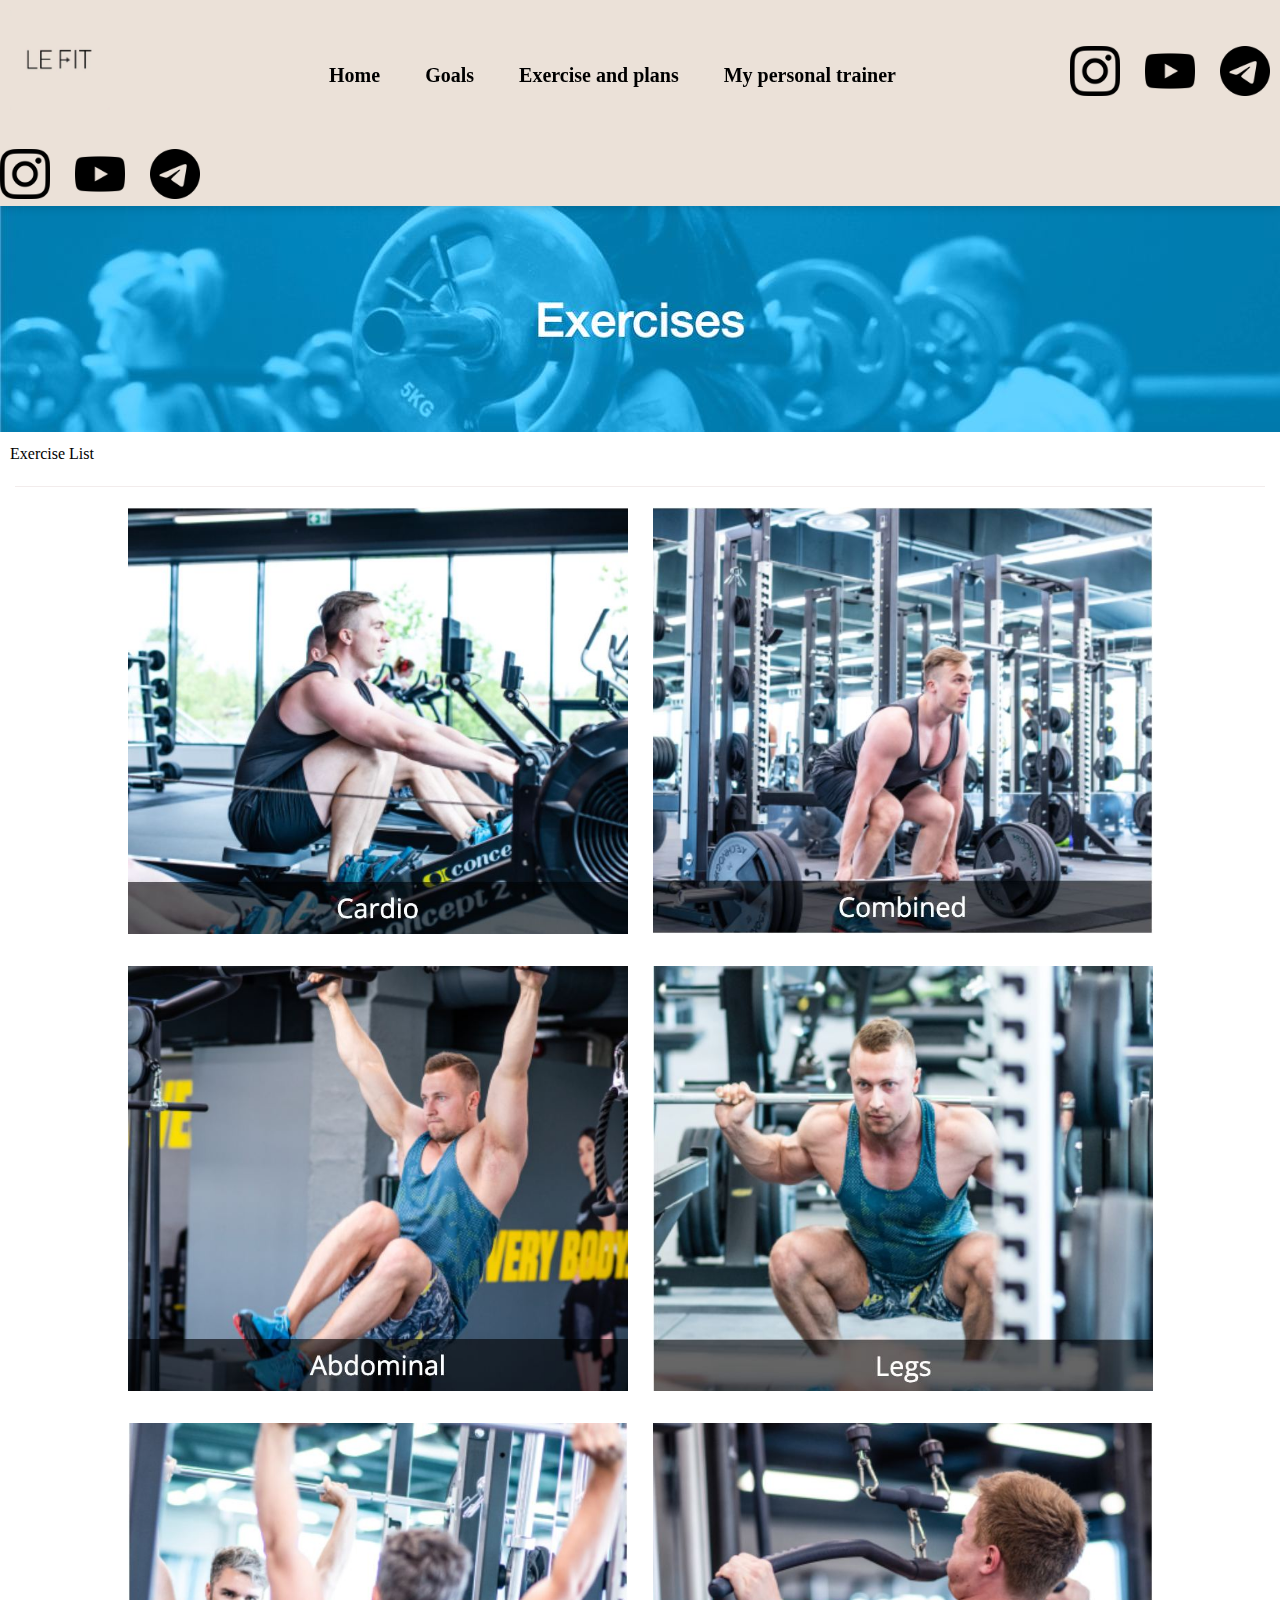
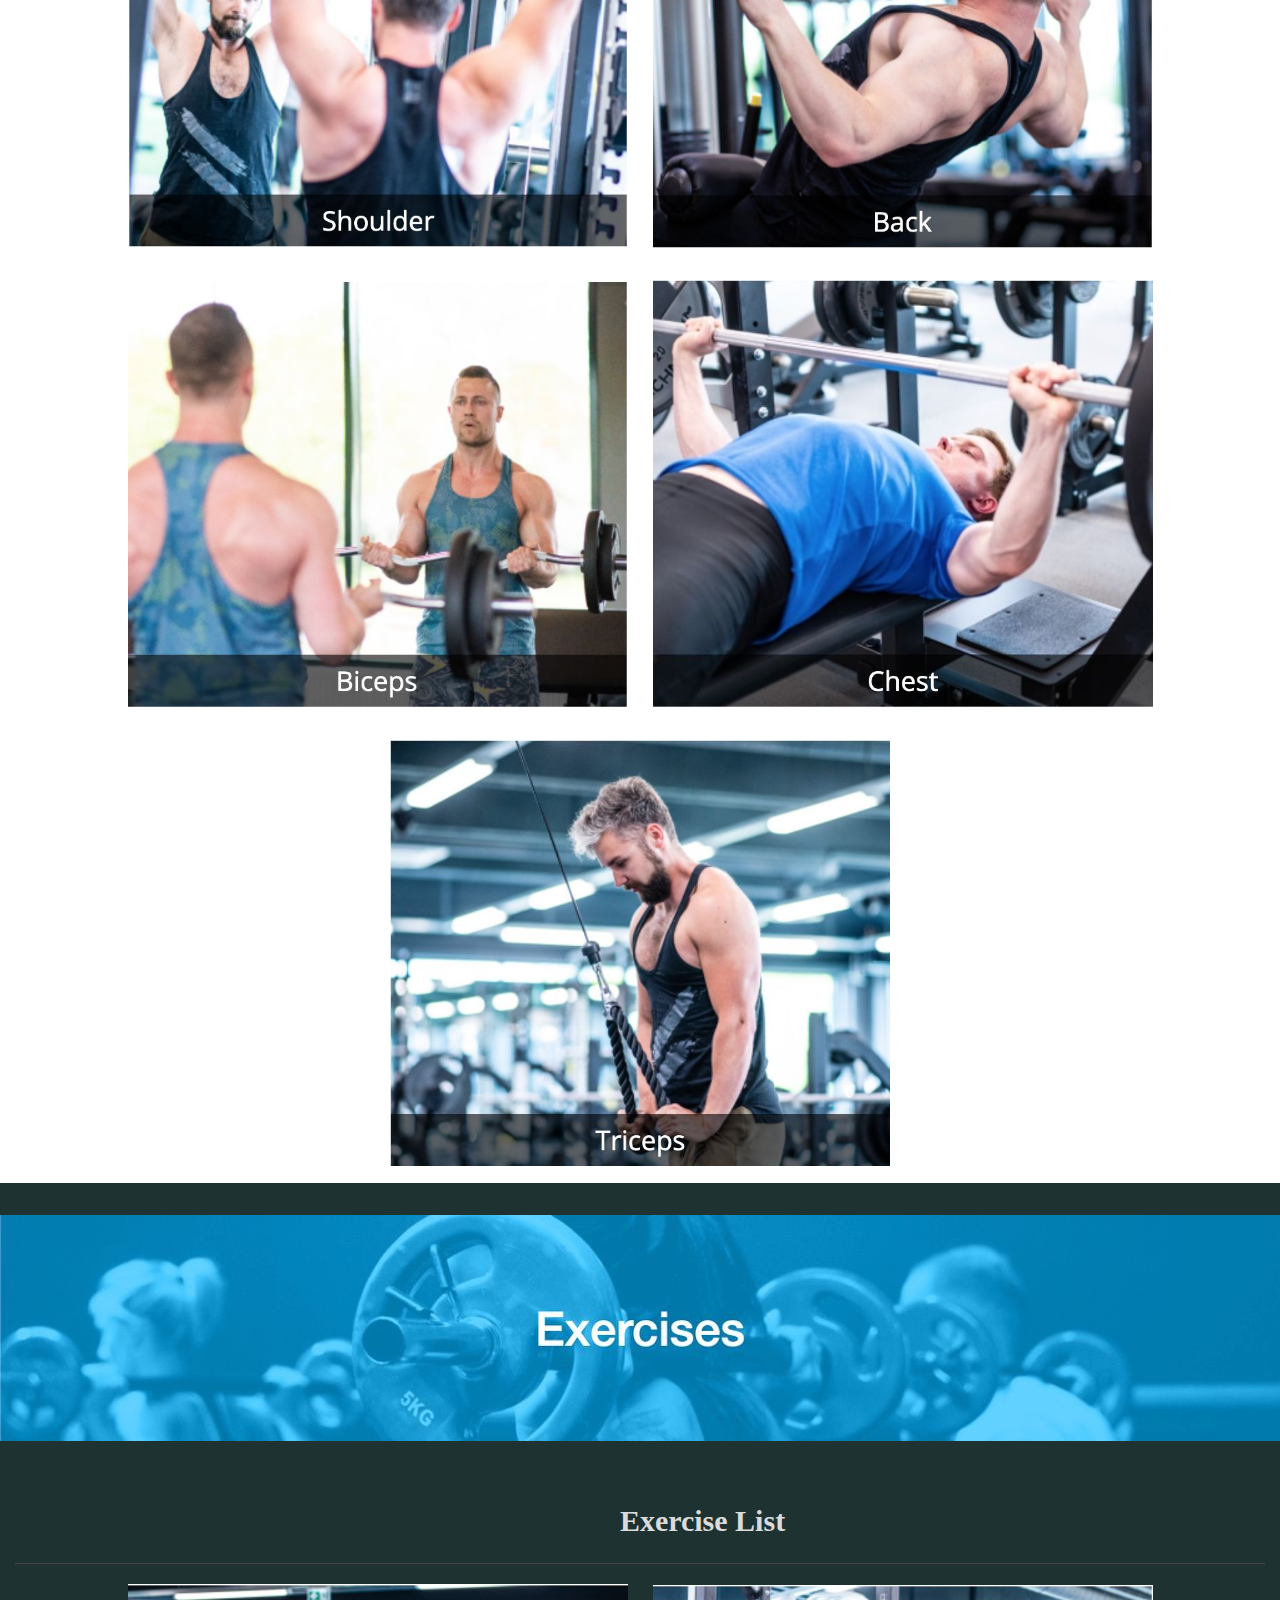
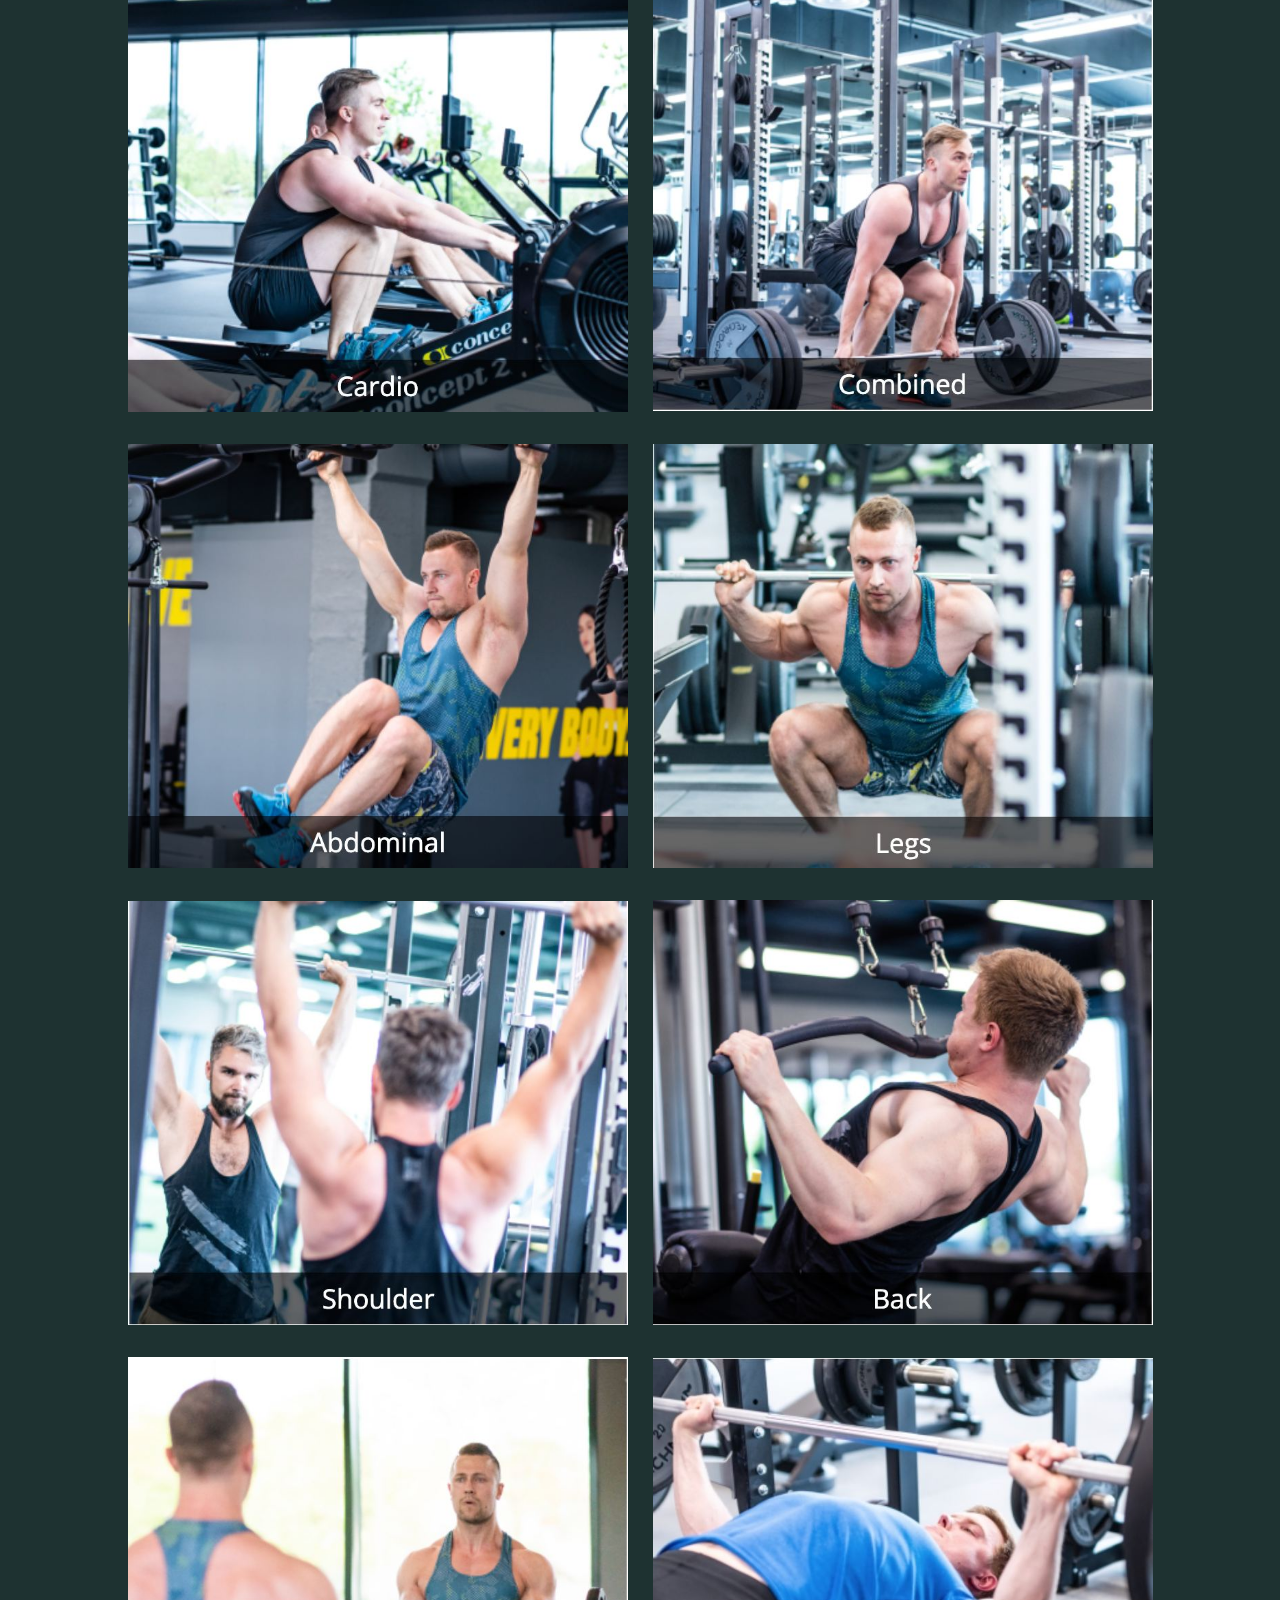
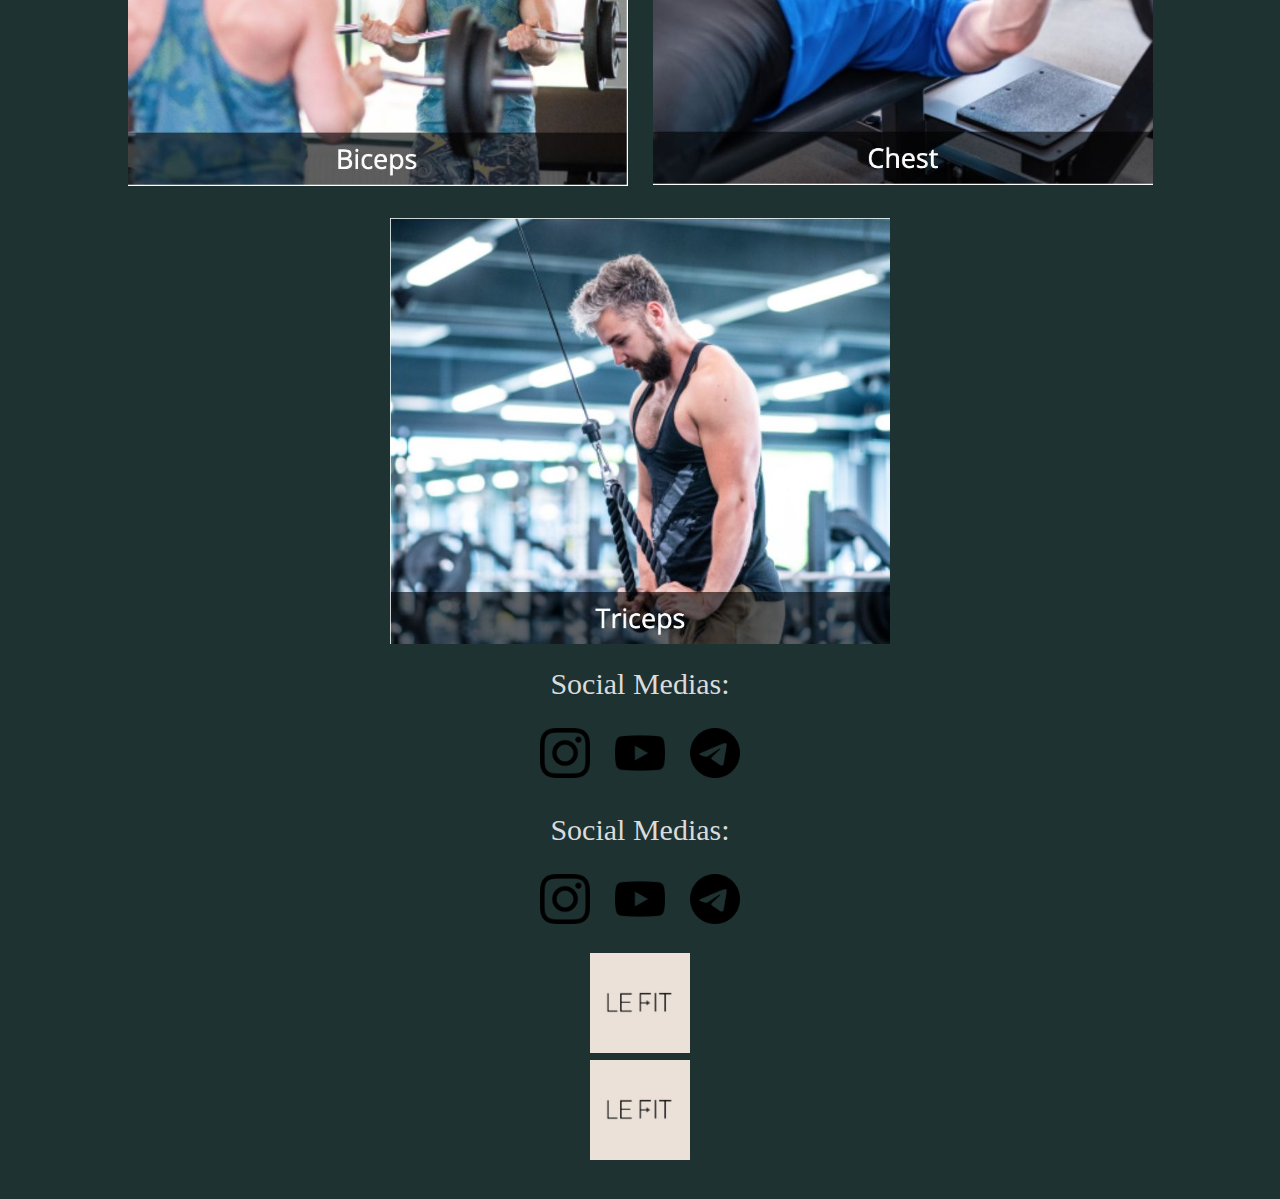
==== commit ad8e7381: "merge with main" ====
--- a/pages/exercise-plans.html
+++ b/pages/exercise-plans.html
@@ -60,9 +60,37 @@
           </ul>
         </div>
       </div>
-    </header>
-
-    <main>
+      <div class="socialsMenu">
+        <ul class="socialsMenu__list">
+          <li><a href="#"><img src="images/instagram.png" alt="instagram" class="socialsPhoto"></a></li>
+          <li><a href="#"><img src="images/you-tube.png" alt="you-tube" class="socialsPhoto"></a></li>
+          <li><a href="#"><img src="images/telegram.png" alt="telegram" class="socialsPhoto"></a></li>
+        </ul>
+      </div>
+    </div>
+  </header>
+  <main>
+    <div class="main-container">
+      <img class="exercise-image" src="images/exercises.jpg" alt="exercises">
+    </div>
+    <div class="container">
+      <h2 class="title">Exercise List</h2>
+      <div class="exercise-line"></div>
+      <div class="exercise-container">
+        <a href="#"><img src="images/cardio.jpg" alt="cardio"></a>
+        <a href="#"><img src="images/combined.jpg" alt="combined"></a>
+        <a href="#"><img src="images/abdominal.jpg" alt="abdominal"></a>
+        <a href="#"><img src="images/legs.jpg" alt="legs"></a>
+        <a href="#"><img src="images/shoulder.jpg" alt="shoulder"></a>
+        <a href="#"><img src="images/back.jpg" alt="back"></a>
+        <a href="#"><img src="images/biceps.jpg" alt="biceps"></a>
+        <a href="#"><img src="images/chest.jpg" alt="chest"></a>
+        <a href="#"><img src="images/triceps.jpg" alt="triceps"></a>
+      </div>
+    </div>
+  </main>
+  <footer class="footer">
+    <div class="footer__container">
       <div>
         <div class="main-container">
           <img
@@ -95,18 +123,14 @@
           </div>
         </div>
       </div>
-    </main>
-
-    <footer class="footer">
-      <div class="footer__container">
+      <div>
+        <p class="socialsMedias">Social Medias:</p>
         <div>
-          <h2 class="contact">Contacts:</h2>
-          <ul class="contact__menu">
-            <li>karpenkodenyss@gmail.com</li>
-            <li>karpenkodenyss@gmail.com</li>
-            <li>karpenkodenyss@gmail.com</li>
+          <ul class="socialsMenu__list__footer">
+            <li><a href="#"><img src="images/instagram.png" alt="instagram" class="socialsPhoto"></a></li>
+            <li><a href="#"><img src="images/you-tube.png" alt="you-tube" class="socialsPhoto"></a></li>
+            <li><a href="#"><img src="images/telegram.png" alt="telegram" class="socialsPhoto"></a></li>
           </ul>
-          <div class="line"></div>
         </div>
         <div>
           <p class="socialsMedias">Social Medias:</p>
@@ -143,6 +167,8 @@
           ><img src="images/logo.jpg" alt="Логотип" class="logo"
         /></a>
       </div>
-    </footer>
-  </body>
+      <a href="#"><img src="images/logo.jpg" alt="Логотип" class="logo"></a>
+    </div>
+  </footer>
+</body>
 </html>
